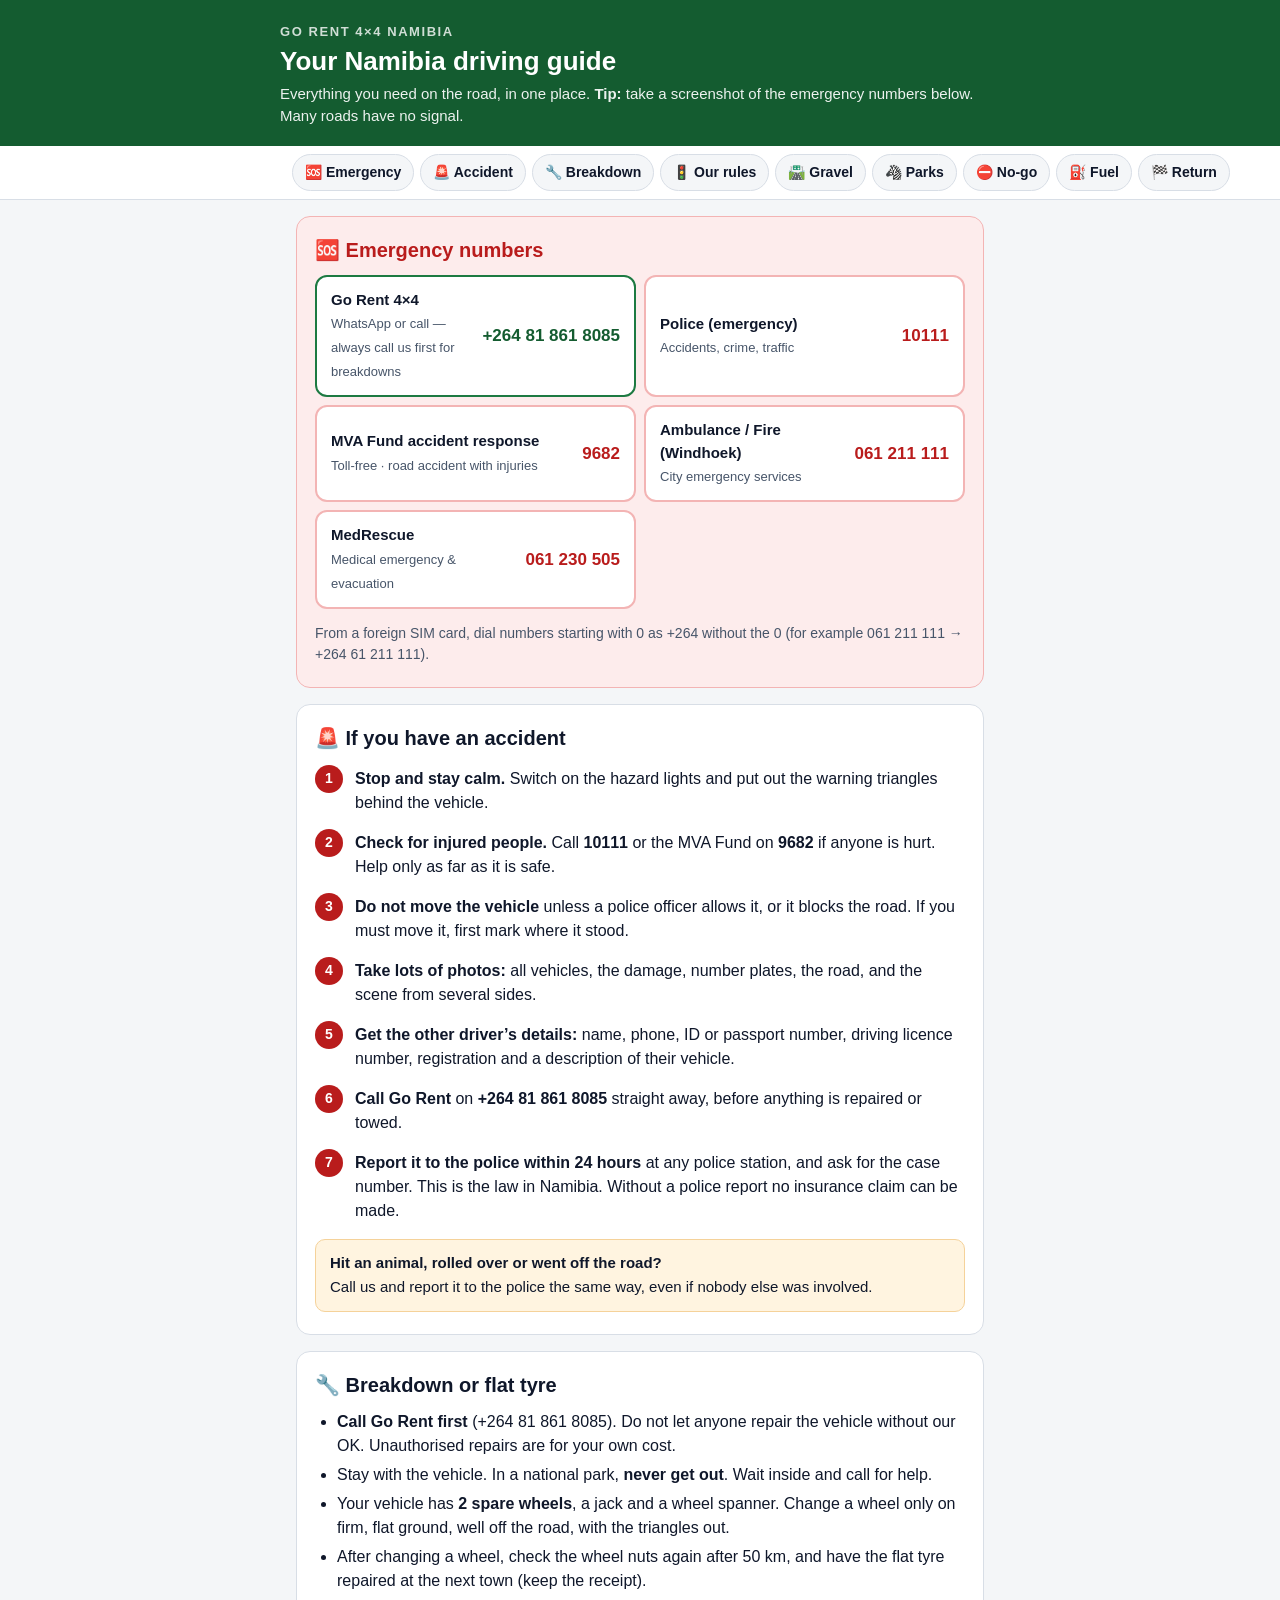
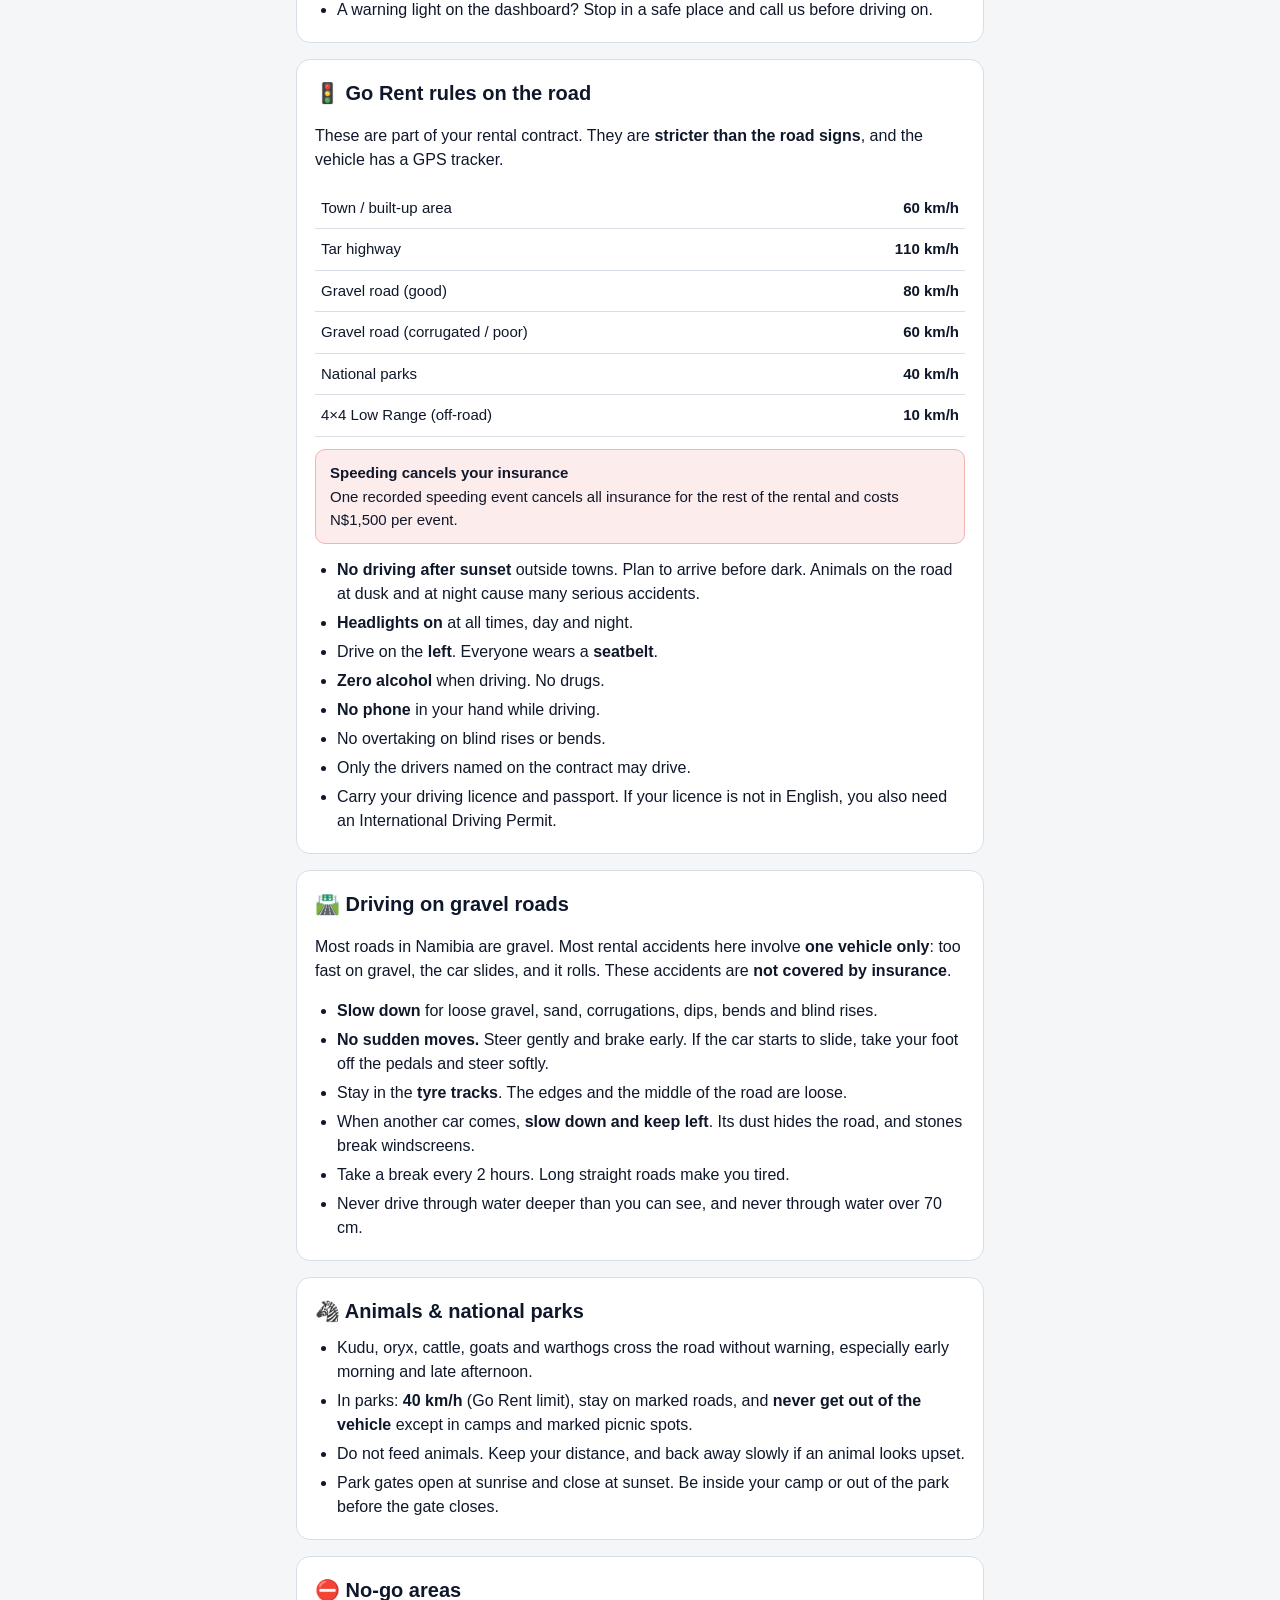
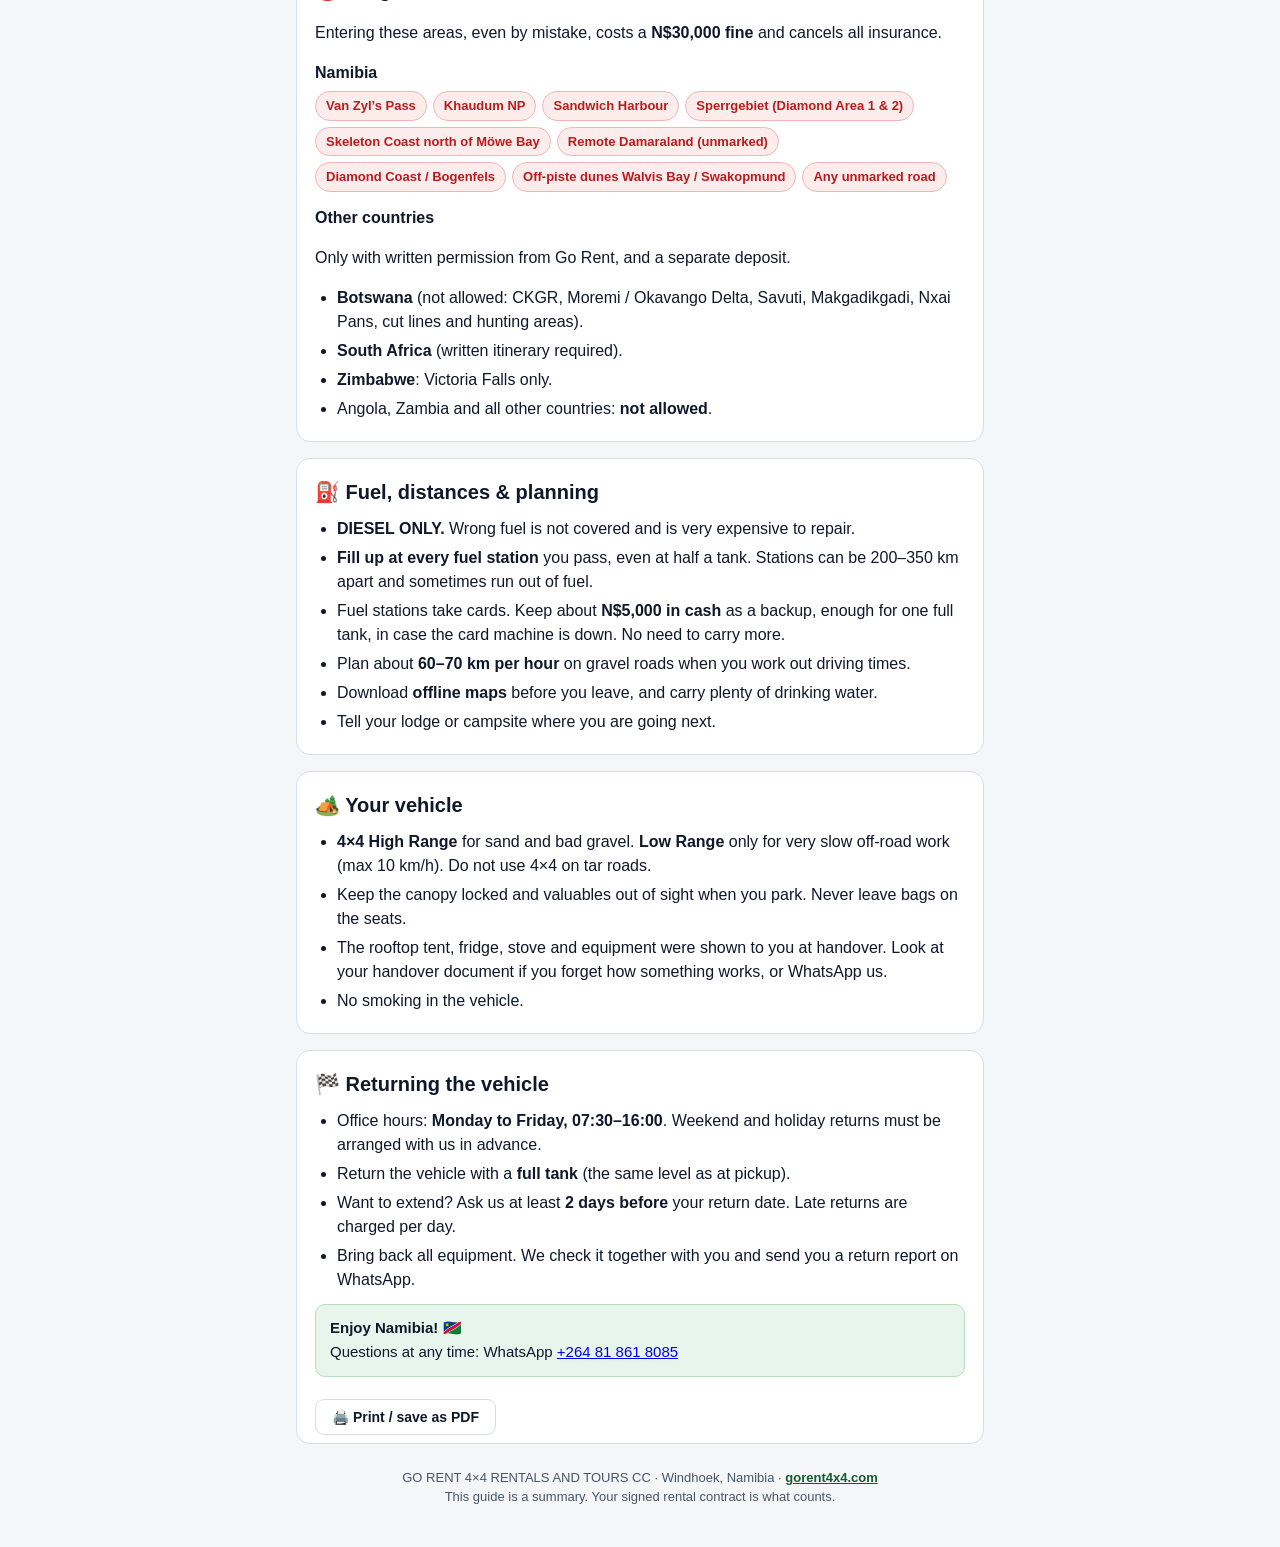
==== info.html @ 5f3ecb74 "Info pack: cash advice — cards accepted, keep ~N$5,000 backup Co-Authored-By: Claude Opus 5.5 <norep" ====
<!DOCTYPE html>
<html lang="en">
<head>
<meta charset="utf-8">
<meta name="viewport" content="width=device-width,initial-scale=1">
<meta name="robots" content="noindex,nofollow">
<meta name="theme-color" content="#145c30">
<title>Go Rent 4×4 — Your Namibia Driving Guide</title>
<style>
  :root{--g:#145c30;--g2:#1d7a42;--gl:#e8f5ec;--r:#b91c1c;--rl:#fdecec;--a:#b45309;--al:#fff4e0;--tx:#0f172a;--mu:#475569;--bd:#d8dee6;--bg:#f4f6f8;}
  *{box-sizing:border-box;}
  html,body{margin:0;background:var(--bg);color:var(--tx);font-family:-apple-system,BlinkMacSystemFont,"Segoe UI",Roboto,Helvetica,Arial,sans-serif;font-size:16px;line-height:1.5;}
  .wrap{max-width:720px;margin:0 auto;padding:0 16px 40px;}
  header{background:var(--g);color:#fff;padding:22px 16px 18px;}
  header .in{max-width:720px;margin:0 auto;}
  header .brand{font-size:13px;font-weight:800;letter-spacing:.12em;opacity:.8;}
  header h1{font-size:26px;line-height:1.2;margin:4px 0 6px;}
  header p{margin:0;font-size:15px;color:#fff;opacity:.92;}
  nav{position:sticky;top:0;z-index:5;background:#fff;border-bottom:1px solid var(--bd);overflow-x:auto;white-space:nowrap;-webkit-overflow-scrolling:touch;}
  nav .in{max-width:720px;margin:0 auto;padding:8px 12px;display:flex;gap:6px;}
  nav a{display:inline-block;padding:7px 12px;border-radius:999px;background:var(--bg);color:var(--tx);font-size:14px;font-weight:700;text-decoration:none;border:1px solid var(--bd);}
  section{background:#fff;border:1px solid var(--bd);border-radius:14px;padding:18px 18px 8px;margin:16px 0;scroll-margin-top:60px;}
  h2{font-size:20px;margin:0 0 10px;display:flex;align-items:center;gap:8px;}
  h3{font-size:16px;margin:14px 0 6px;}
  p,li{color:var(--tx);}
  ul,ol{padding-left:22px;margin:6px 0 12px;}
  li{margin:5px 0;}
  .muted{color:var(--mu);font-size:14px;}
  .sos{background:var(--rl);border-color:#f3b4b4;}
  .sos h2{color:var(--r);}
  .calls{display:grid;grid-template-columns:1fr;gap:8px;margin:6px 0 14px;}
  @media(min-width:560px){.calls{grid-template-columns:1fr 1fr;}}
  .call{display:flex;align-items:center;justify-content:space-between;gap:10px;padding:12px 14px;border-radius:12px;background:#fff;border:2px solid #f3b4b4;text-decoration:none;color:var(--tx);}
  .call b{display:block;font-size:15px;}
  .call span{font-size:13px;color:var(--mu);}
  .call .num{font-size:17px;font-weight:900;color:var(--r);white-space:nowrap;}
  .call.gr{border-color:var(--g2);}
  .call.gr .num{color:var(--g);}
  .steps{counter-reset:s;list-style:none;padding:0;}
  .steps li{counter-increment:s;position:relative;padding:4px 0 4px 40px;margin:8px 0;}
  .steps li::before{content:counter(s);position:absolute;left:0;top:2px;width:28px;height:28px;border-radius:50%;background:var(--r);color:#fff;font-weight:900;display:flex;align-items:center;justify-content:center;font-size:14px;}
  .steps.g li::before{background:var(--g);}
  table{width:100%;border-collapse:collapse;margin:6px 0 12px;font-size:15px;}
  td{padding:9px 6px;border-bottom:1px solid var(--bd);}
  td:last-child{text-align:right;font-weight:900;white-space:nowrap;}
  .box{border-radius:10px;padding:12px 14px;margin:10px 0 14px;font-size:15px;}
  .box.red{background:var(--rl);border:1px solid #f3b4b4;}
  .box.amb{background:var(--al);border:1px solid #f5d29a;}
  .box.grn{background:var(--gl);border:1px solid #b7dcc2;}
  .box strong{display:block;margin-bottom:2px;}
  .tags{display:flex;flex-wrap:wrap;gap:6px;margin:6px 0 12px;}
  .tags span{background:var(--rl);color:var(--r);border:1px solid #f3b4b4;border-radius:999px;padding:4px 10px;font-size:13px;font-weight:700;}
  footer{text-align:center;color:var(--mu);font-size:13px;margin-top:24px;}
  footer a{color:var(--g);font-weight:700;}
  .print{display:inline-block;margin-top:8px;padding:9px 16px;border-radius:9px;border:1px solid var(--bd);background:#fff;font-weight:700;color:var(--tx);cursor:pointer;font-size:14px;}
  @media print{nav,.print{display:none;}section{break-inside:avoid;border:1px solid #999;}header{background:#fff;color:#000;border-bottom:3px solid #000;}}
</style>
</head>
<body>
<header><div class="in">
  <div class="brand">GO RENT 4×4 NAMIBIA</div>
  <h1>Your Namibia driving guide</h1>
  <p>Everything you need on the road, in one place. <b>Tip:</b> take a screenshot of the emergency numbers below. Many roads have no signal.</p>
</div></header>

<nav><div class="in">
  <a href="#sos">🆘 Emergency</a><a href="#accident">🚨 Accident</a><a href="#breakdown">🔧 Breakdown</a><a href="#rules">🚦 Our rules</a><a href="#gravel">🛣️ Gravel</a><a href="#parks">🦓 Parks</a><a href="#nogo">⛔ No-go</a><a href="#fuel">⛽ Fuel</a><a href="#return">🏁 Return</a>
</div></nav>

<div class="wrap">

<section id="sos" class="sos">
  <h2>🆘 Emergency numbers</h2>
  <div class="calls">
    <a class="call gr" href="https://wa.me/264818618085"><div><b>Go Rent 4×4</b><span>WhatsApp or call — always call us first for breakdowns</span></div><div class="num">+264 81 861 8085</div></a>
    <a class="call" href="tel:10111"><div><b>Police (emergency)</b><span>Accidents, crime, traffic</span></div><div class="num">10111</div></a>
    <a class="call" href="tel:9682"><div><b>MVA Fund accident response</b><span>Toll-free · road accident with injuries</span></div><div class="num">9682</div></a>
    <a class="call" href="tel:+26461211111"><div><b>Ambulance / Fire (Windhoek)</b><span>City emergency services</span></div><div class="num">061 211 111</div></a>
    <a class="call" href="tel:+26461230505"><div><b>MedRescue</b><span>Medical emergency &amp; evacuation</span></div><div class="num">061 230 505</div></a>
  </div>
  <p class="muted">From a foreign SIM card, dial numbers starting with 0 as +264 without the 0 (for example 061 211 111 → +264 61 211 111).</p>
</section>

<section id="accident">
  <h2>🚨 If you have an accident</h2>
  <ol class="steps">
    <li><b>Stop and stay calm.</b> Switch on the hazard lights and put out the warning triangles behind the vehicle.</li>
    <li><b>Check for injured people.</b> Call <b>10111</b> or the MVA Fund on <b>9682</b> if anyone is hurt. Help only as far as it is safe.</li>
    <li><b>Do not move the vehicle</b> unless a police officer allows it, or it blocks the road. If you must move it, first mark where it stood.</li>
    <li><b>Take lots of photos:</b> all vehicles, the damage, number plates, the road, and the scene from several sides.</li>
    <li><b>Get the other driver’s details:</b> name, phone, ID or passport number, driving licence number, registration and a description of their vehicle.</li>
    <li><b>Call Go Rent</b> on <b>+264 81 861 8085</b> straight away, before anything is repaired or towed.</li>
    <li><b>Report it to the police within 24 hours</b> at any police station, and ask for the case number. This is the law in Namibia. Without a police report no insurance claim can be made.</li>
  </ol>
  <div class="box amb"><strong>Hit an animal, rolled over or went off the road?</strong>Call us and report it to the police the same way, even if nobody else was involved.</div>
</section>

<section id="breakdown">
  <h2>🔧 Breakdown or flat tyre</h2>
  <ul>
    <li><b>Call Go Rent first</b> (+264 81 861 8085). Do not let anyone repair the vehicle without our OK. Unauthorised repairs are for your own cost.</li>
    <li>Stay with the vehicle. In a national park, <b>never get out</b>. Wait inside and call for help.</li>
    <li>Your vehicle has <b>2 spare wheels</b>, a jack and a wheel spanner. Change a wheel only on firm, flat ground, well off the road, with the triangles out.</li>
    <li>After changing a wheel, check the wheel nuts again after 50 km, and have the flat tyre repaired at the next town (keep the receipt).</li>
    <li>A warning light on the dashboard? Stop in a safe place and call us before driving on.</li>
  </ul>
</section>

<section id="rules">
  <h2>🚦 Go Rent rules on the road</h2>
  <p>These are part of your rental contract. They are <b>stricter than the road signs</b>, and the vehicle has a GPS tracker.</p>
  <table>
    <tr><td>Town / built-up area</td><td>60 km/h</td></tr>
    <tr><td>Tar highway</td><td>110 km/h</td></tr>
    <tr><td>Gravel road (good)</td><td>80 km/h</td></tr>
    <tr><td>Gravel road (corrugated / poor)</td><td>60 km/h</td></tr>
    <tr><td>National parks</td><td>40 km/h</td></tr>
    <tr><td>4×4 Low Range (off-road)</td><td>10 km/h</td></tr>
  </table>
  <div class="box red"><strong>Speeding cancels your insurance</strong>One recorded speeding event cancels all insurance for the rest of the rental and costs N$1,500 per event.</div>
  <ul>
    <li><b>No driving after sunset</b> outside towns. Plan to arrive before dark. Animals on the road at dusk and at night cause many serious accidents.</li>
    <li><b>Headlights on</b> at all times, day and night.</li>
    <li>Drive on the <b>left</b>. Everyone wears a <b>seatbelt</b>.</li>
    <li><b>Zero alcohol</b> when driving. No drugs.</li>
    <li><b>No phone</b> in your hand while driving.</li>
    <li>No overtaking on blind rises or bends.</li>
    <li>Only the drivers named on the contract may drive.</li>
    <li>Carry your driving licence and passport. If your licence is not in English, you also need an International Driving Permit.</li>
  </ul>
</section>

<section id="gravel">
  <h2>🛣️ Driving on gravel roads</h2>
  <p>Most roads in Namibia are gravel. Most rental accidents here involve <b>one vehicle only</b>: too fast on gravel, the car slides, and it rolls. These accidents are <b>not covered by insurance</b>.</p>
  <ul>
    <li><b>Slow down</b> for loose gravel, sand, corrugations, dips, bends and blind rises.</li>
    <li><b>No sudden moves.</b> Steer gently and brake early. If the car starts to slide, take your foot off the pedals and steer softly.</li>
    <li>Stay in the <b>tyre tracks</b>. The edges and the middle of the road are loose.</li>
    <li>When another car comes, <b>slow down and keep left</b>. Its dust hides the road, and stones break windscreens.</li>
    <li>Take a break every 2 hours. Long straight roads make you tired.</li>
    <li>Never drive through water deeper than you can see, and never through water over 70 cm.</li>
  </ul>
</section>

<section id="parks">
  <h2>🦓 Animals &amp; national parks</h2>
  <ul>
    <li>Kudu, oryx, cattle, goats and warthogs cross the road without warning, especially early morning and late afternoon.</li>
    <li>In parks: <b>40 km/h</b> (Go Rent limit), stay on marked roads, and <b>never get out of the vehicle</b> except in camps and marked picnic spots.</li>
    <li>Do not feed animals. Keep your distance, and back away slowly if an animal looks upset.</li>
    <li>Park gates open at sunrise and close at sunset. Be inside your camp or out of the park before the gate closes.</li>
  </ul>
</section>

<section id="nogo">
  <h2>⛔ No-go areas</h2>
  <p>Entering these areas, even by mistake, costs a <b>N$30,000 fine</b> and cancels all insurance.</p>
  <h3>Namibia</h3>
  <div class="tags"><span>Van Zyl’s Pass</span><span>Khaudum NP</span><span>Sandwich Harbour</span><span>Sperrgebiet (Diamond Area 1 &amp; 2)</span><span>Skeleton Coast north of Möwe Bay</span><span>Remote Damaraland (unmarked)</span><span>Diamond Coast / Bogenfels</span><span>Off-piste dunes Walvis Bay / Swakopmund</span><span>Any unmarked road</span></div>
  <h3>Other countries</h3>
  <p>Only with written permission from Go Rent, and a separate deposit.</p>
  <ul>
    <li><b>Botswana</b> (not allowed: CKGR, Moremi / Okavango Delta, Savuti, Makgadikgadi, Nxai Pans, cut lines and hunting areas).</li>
    <li><b>South Africa</b> (written itinerary required).</li>
    <li><b>Zimbabwe</b>: Victoria Falls only.</li>
    <li>Angola, Zambia and all other countries: <b>not allowed</b>.</li>
  </ul>
</section>

<section id="fuel">
  <h2>⛽ Fuel, distances &amp; planning</h2>
  <ul>
    <li><b>DIESEL ONLY.</b> Wrong fuel is not covered and is very expensive to repair.</li>
    <li><b>Fill up at every fuel station</b> you pass, even at half a tank. Stations can be 200–350 km apart and sometimes run out of fuel.</li>
    <li>Fuel stations take cards. Keep about <b>N$5,000 in cash</b> as a backup, enough for one full tank, in case the card machine is down. No need to carry more.</li>
    <li>Plan about <b>60–70 km per hour</b> on gravel roads when you work out driving times.</li>
    <li>Download <b>offline maps</b> before you leave, and carry plenty of drinking water.</li>
    <li>Tell your lodge or campsite where you are going next.</li>
  </ul>
</section>

<section id="vehicle">
  <h2>🏕️ Your vehicle</h2>
  <ul>
    <li><b>4×4 High Range</b> for sand and bad gravel. <b>Low Range</b> only for very slow off-road work (max 10 km/h). Do not use 4×4 on tar roads.</li>
    <li>Keep the canopy locked and valuables out of sight when you park. Never leave bags on the seats.</li>
    <li>The rooftop tent, fridge, stove and equipment were shown to you at handover. Look at your handover document if you forget how something works, or WhatsApp us.</li>
    <li>No smoking in the vehicle.</li>
  </ul>
</section>

<section id="return">
  <h2>🏁 Returning the vehicle</h2>
  <ul>
    <li>Office hours: <b>Monday to Friday, 07:30–16:00</b>. Weekend and holiday returns must be arranged with us in advance.</li>
    <li>Return the vehicle with a <b>full tank</b> (the same level as at pickup).</li>
    <li>Want to extend? Ask us at least <b>2 days before</b> your return date. Late returns are charged per day.</li>
    <li>Bring back all equipment. We check it together with you and send you a return report on WhatsApp.</li>
  </ul>
  <div class="box grn"><strong>Enjoy Namibia! 🇳🇦</strong>Questions at any time: WhatsApp <a href="https://wa.me/264818618085">+264 81 861 8085</a></div>
  <button class="print" onclick="window.print()">🖨️ Print / save as PDF</button>
</section>

<footer>
  GO RENT 4×4 RENTALS AND TOURS CC · Windhoek, Namibia · <a href="https://gorent4x4.com">gorent4x4.com</a><br>
  This guide is a summary. Your signed rental contract is what counts.
</footer>
</div>
</body>
</html>
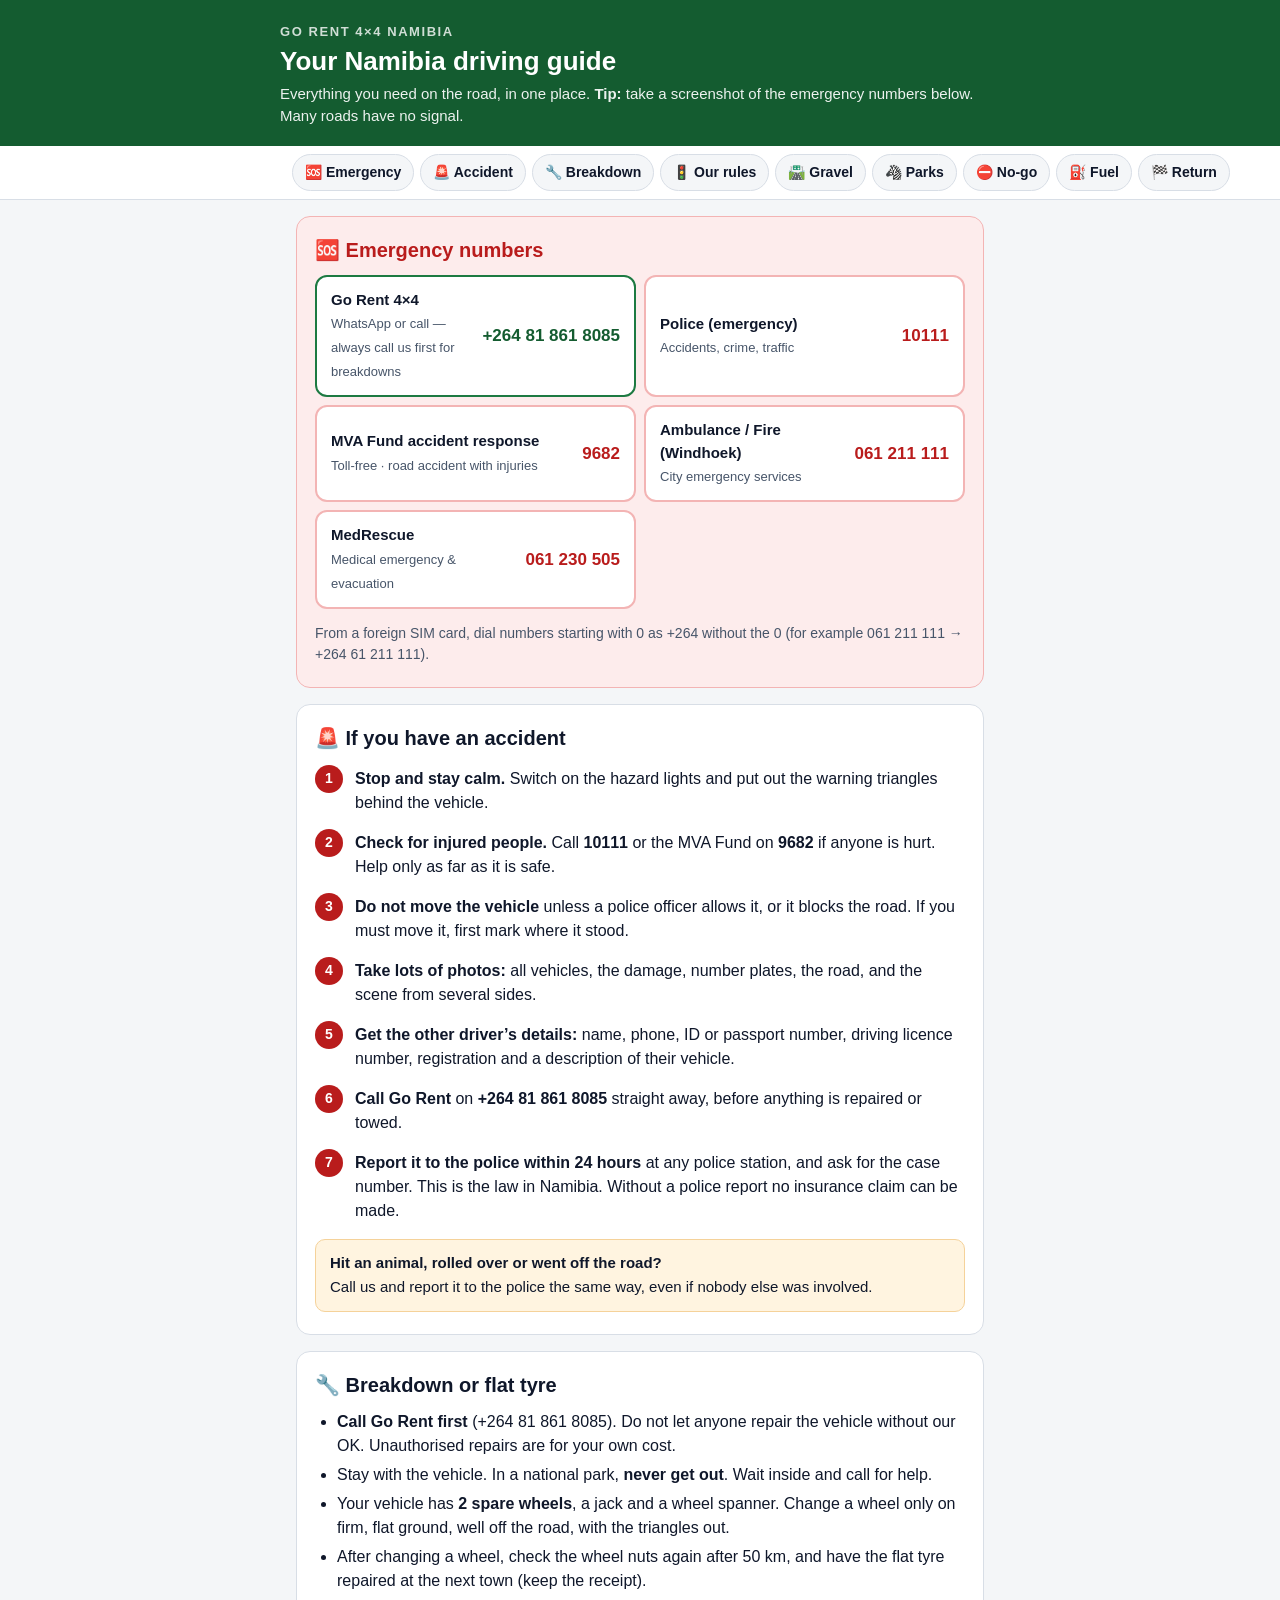
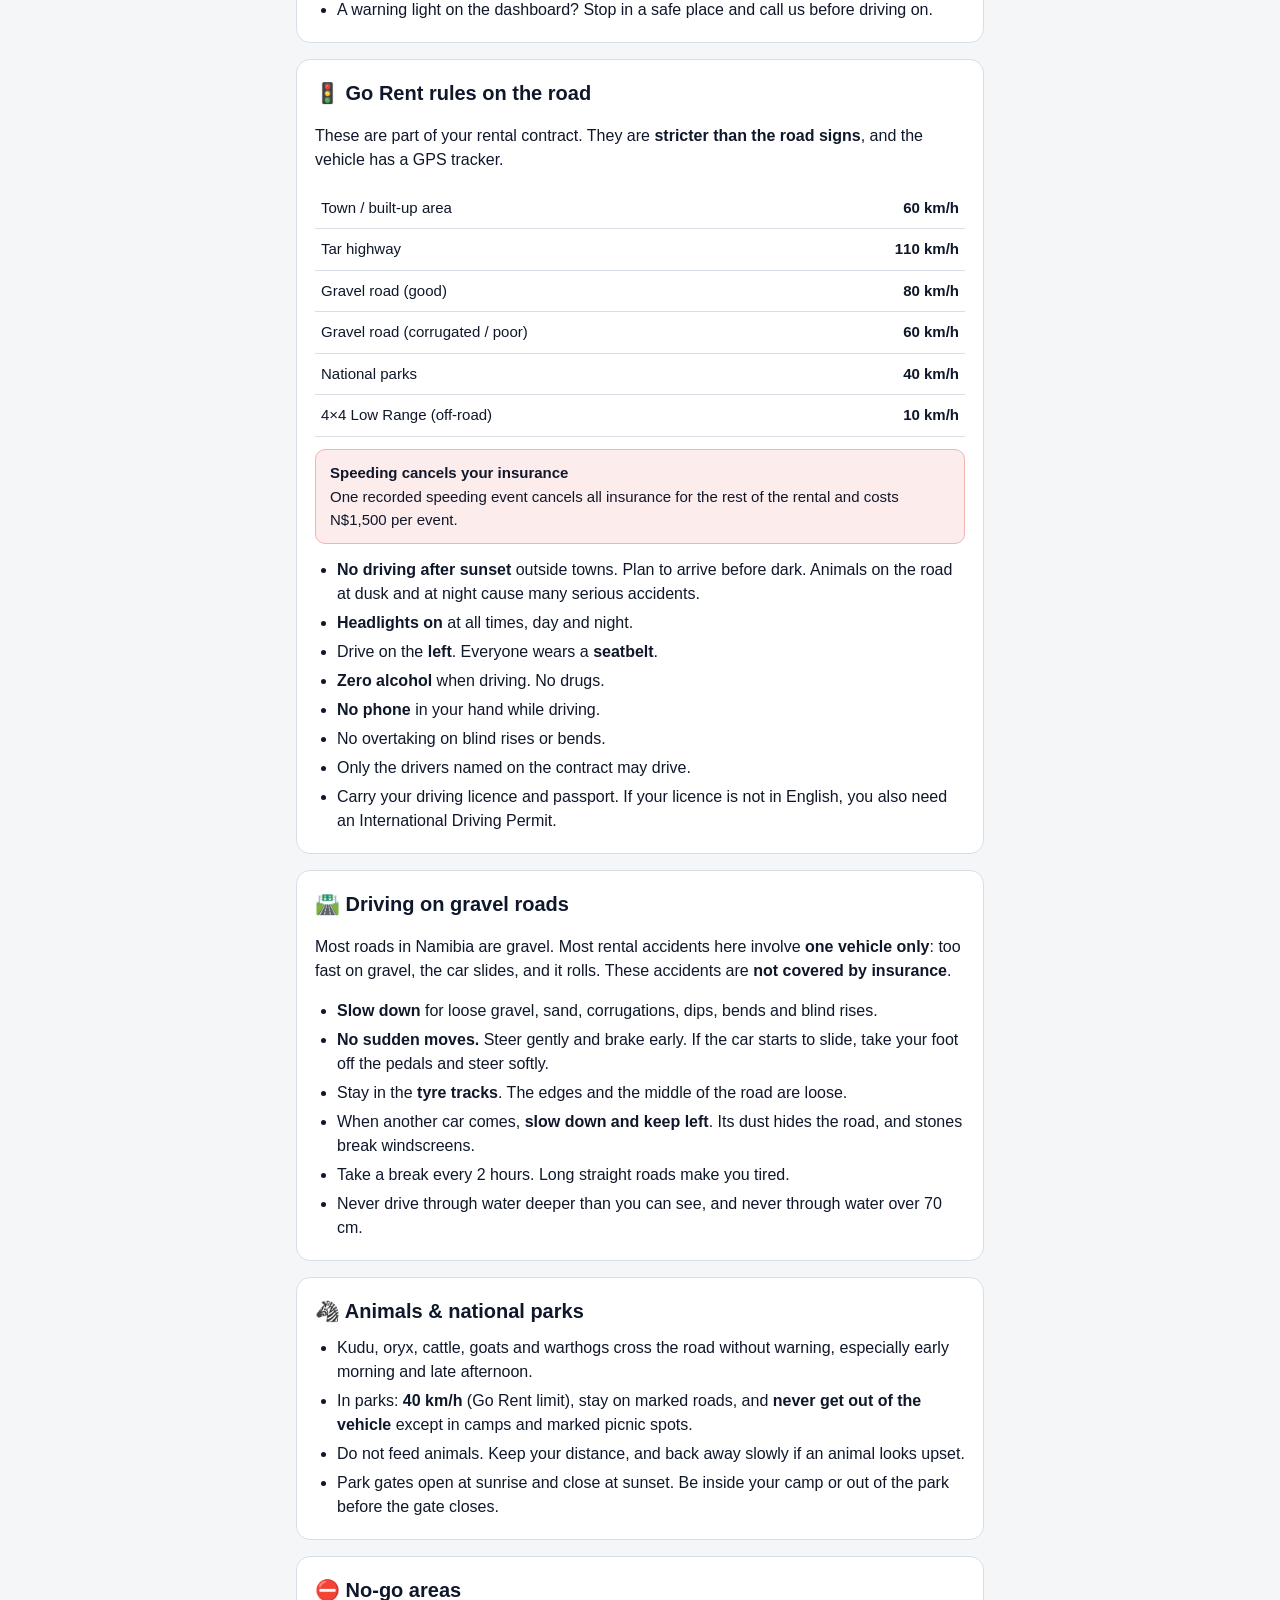
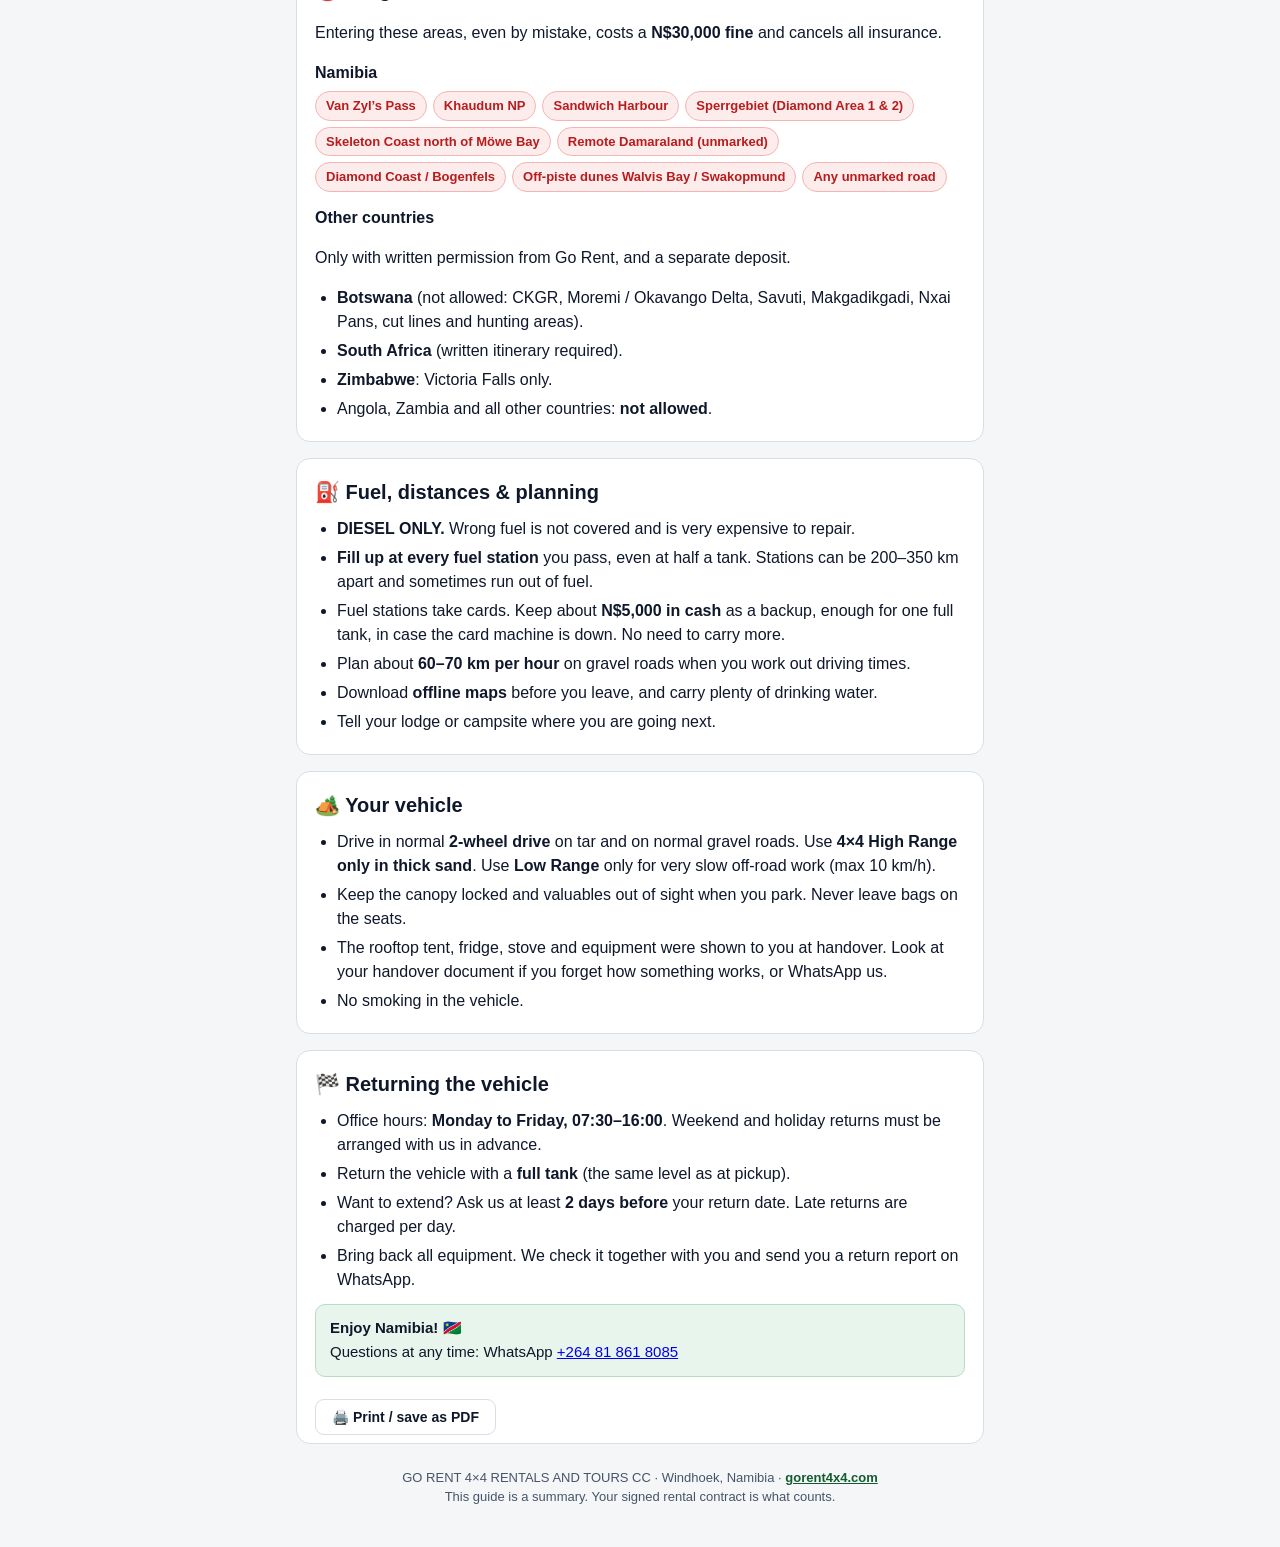
==== commit 51bb67d1: "Info pack: 2WD on tar and normal gravel, 4x4 only in thick sand Co-Authored-By: Claude Opus 5.5 <nor" ====
--- a/info.html
+++ b/info.html
@@ -183,7 +183,7 @@
 <section id="vehicle">
   <h2>🏕️ Your vehicle</h2>
   <ul>
-    <li><b>4×4 High Range</b> for sand and bad gravel. <b>Low Range</b> only for very slow off-road work (max 10 km/h). Do not use 4×4 on tar roads.</li>
+    <li>Drive in normal <b>2-wheel drive</b> on tar and on normal gravel roads. Use <b>4×4 High Range only in thick sand</b>. Use <b>Low Range</b> only for very slow off-road work (max 10 km/h).</li>
     <li>Keep the canopy locked and valuables out of sight when you park. Never leave bags on the seats.</li>
     <li>The rooftop tent, fridge, stove and equipment were shown to you at handover. Look at your handover document if you forget how something works, or WhatsApp us.</li>
     <li>No smoking in the vehicle.</li>
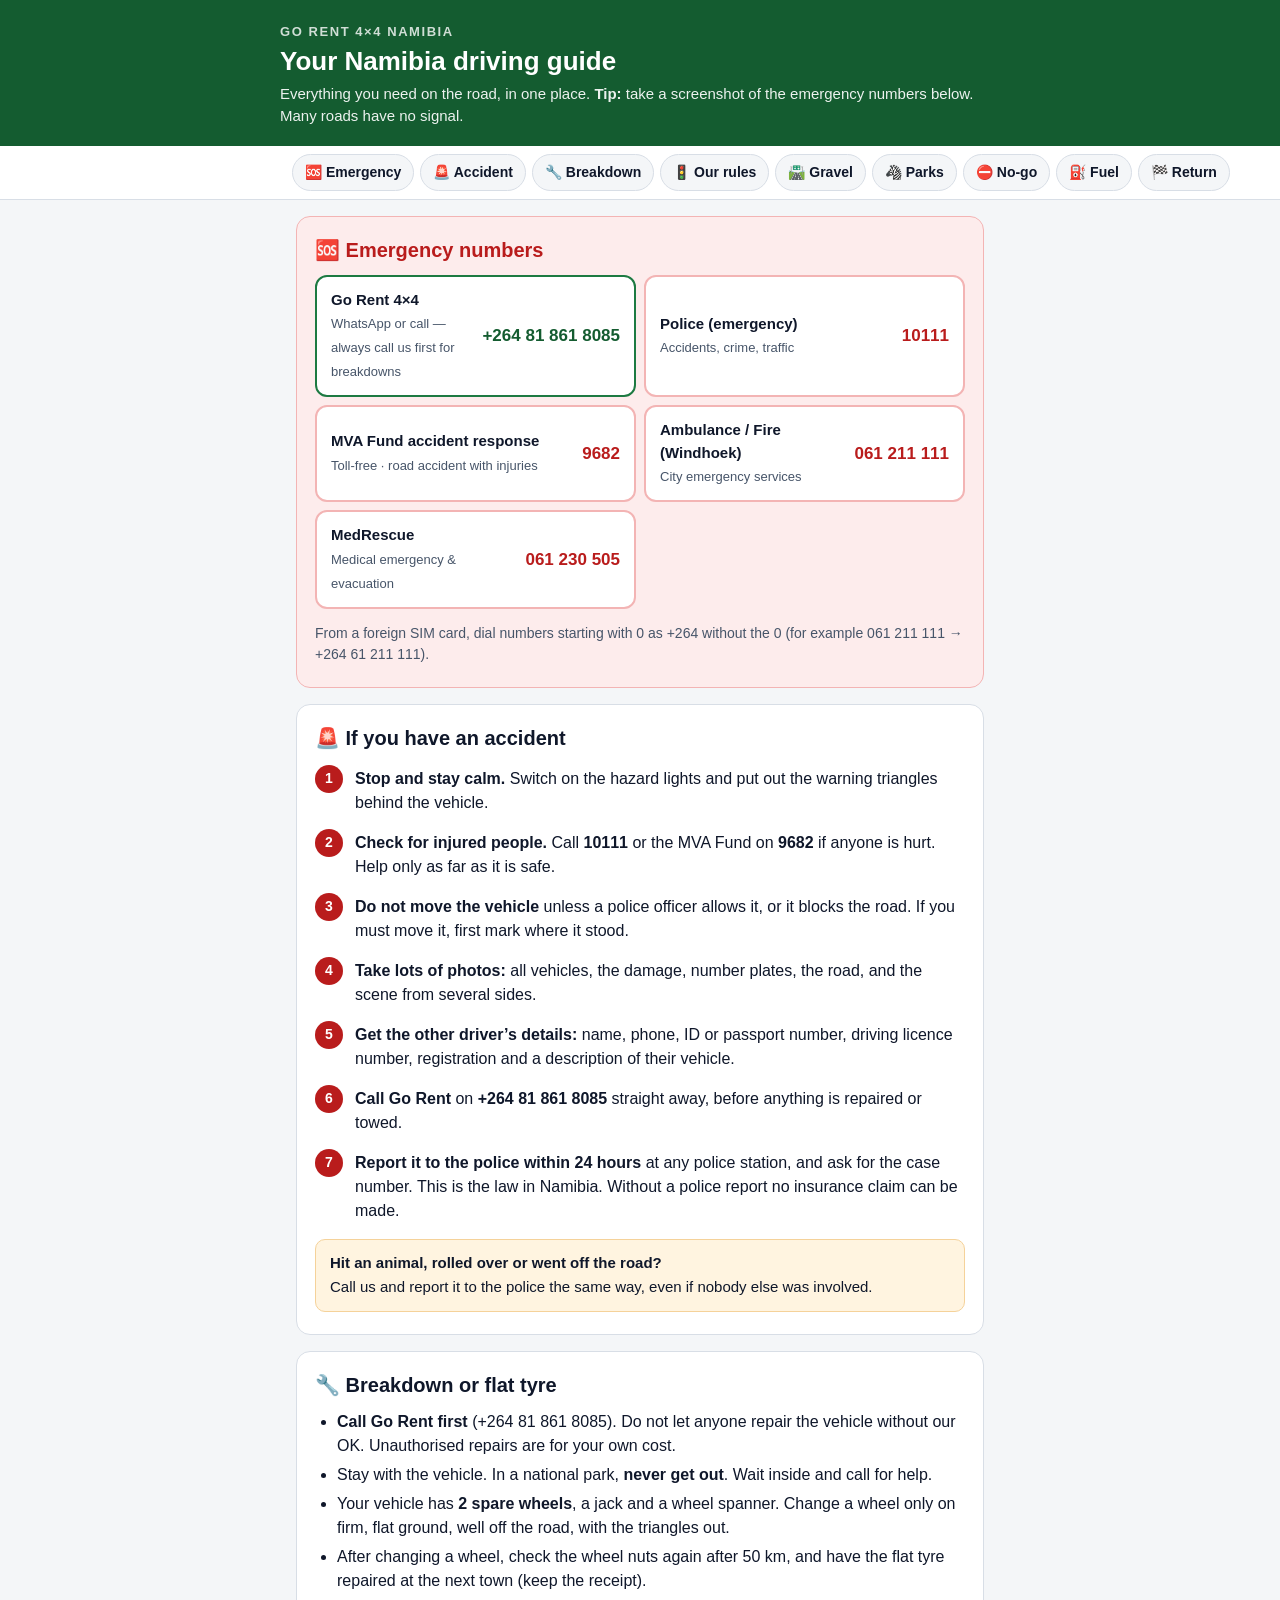
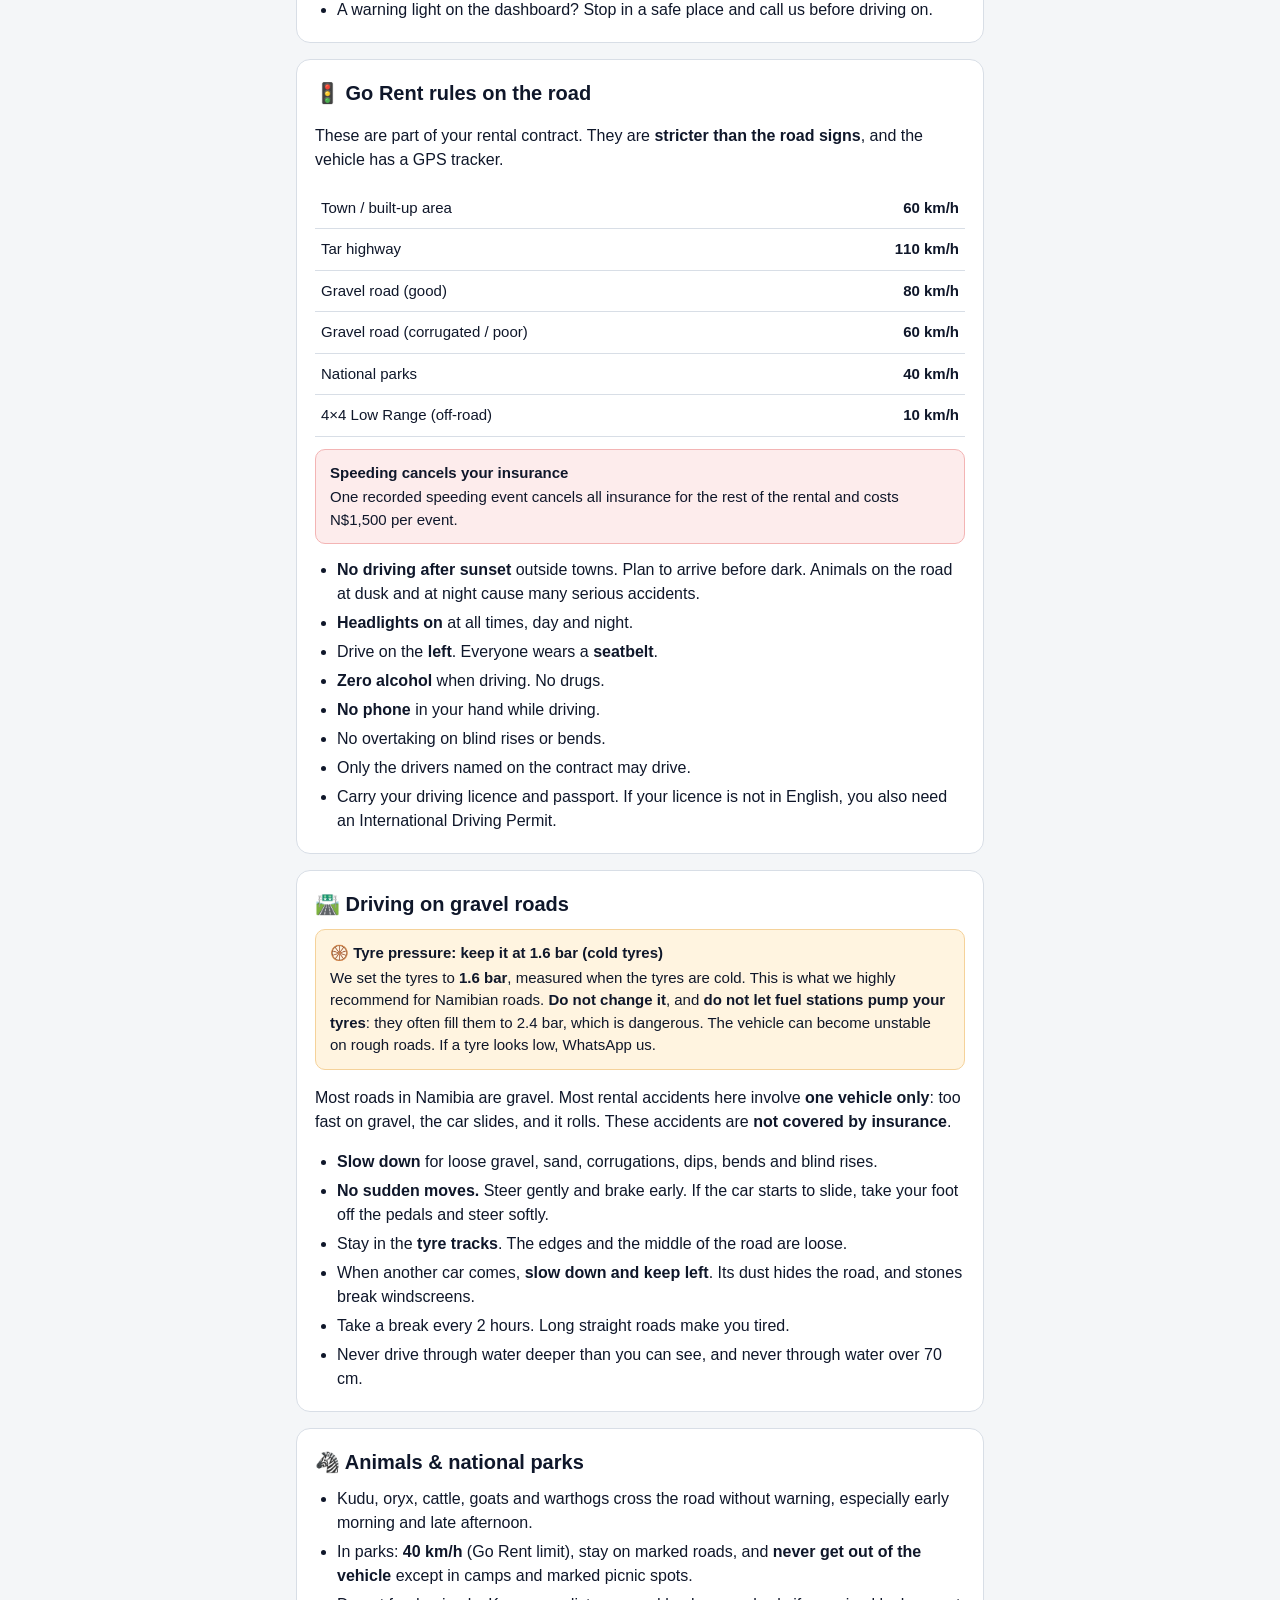
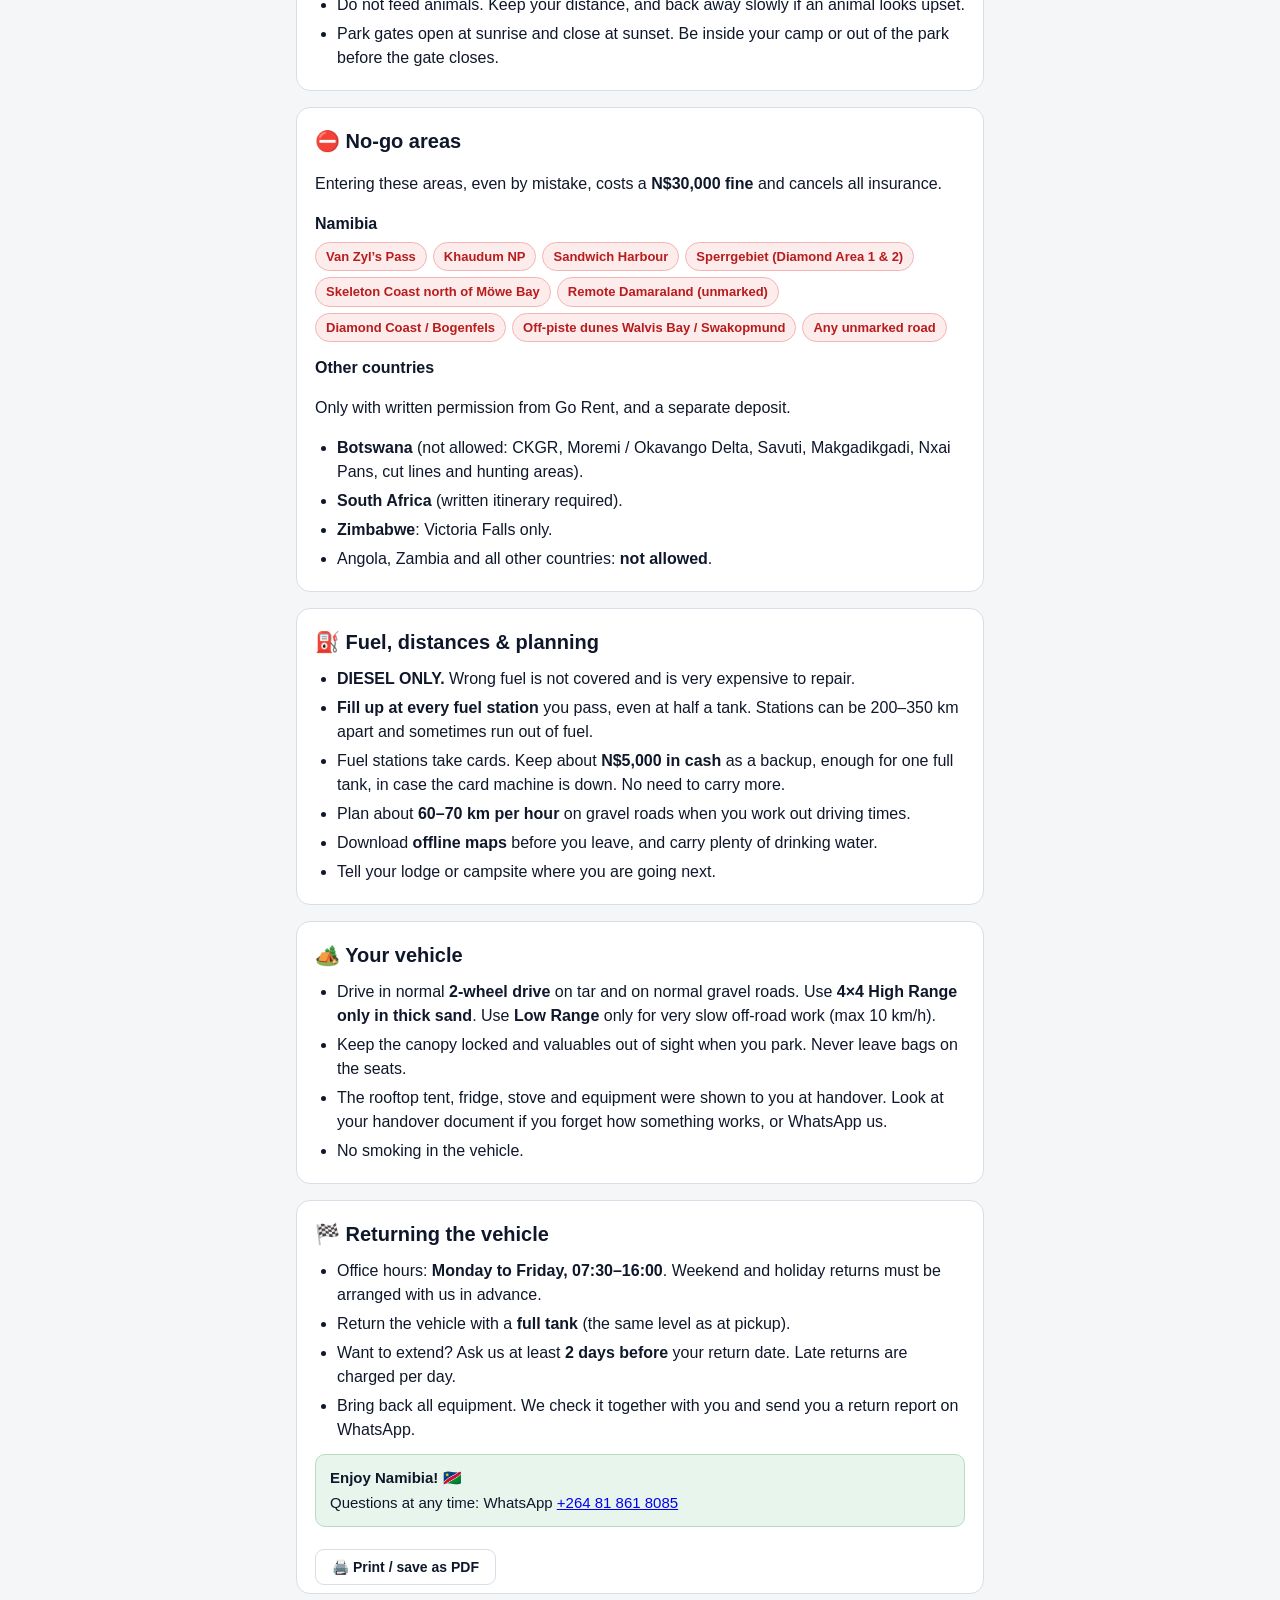
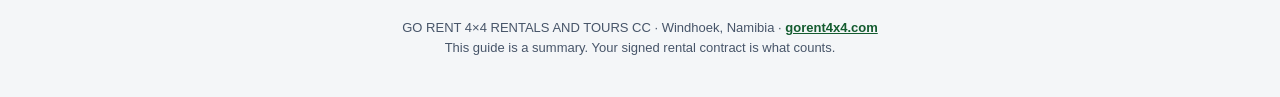
==== commit c322a6b2: "Info pack: tyre pressure 1.6 bar cold, don't let fuel stations over-inflate Co-Authored-By: Claude O" ====
--- a/info.html
+++ b/info.html
@@ -132,6 +132,7 @@
 
 <section id="gravel">
   <h2>🛣️ Driving on gravel roads</h2>
+  <div class="box amb"><strong>🛞 Tyre pressure: keep it at 1.6 bar (cold tyres)</strong>We set the tyres to <b>1.6 bar</b>, measured when the tyres are cold. This is what we highly recommend for Namibian roads. <b>Do not change it</b>, and <b>do not let fuel stations pump your tyres</b>: they often fill them to 2.4 bar, which is dangerous. The vehicle can become unstable on rough roads. If a tyre looks low, WhatsApp us.</div>
   <p>Most roads in Namibia are gravel. Most rental accidents here involve <b>one vehicle only</b>: too fast on gravel, the car slides, and it rolls. These accidents are <b>not covered by insurance</b>.</p>
   <ul>
     <li><b>Slow down</b> for loose gravel, sand, corrugations, dips, bends and blind rises.</li>
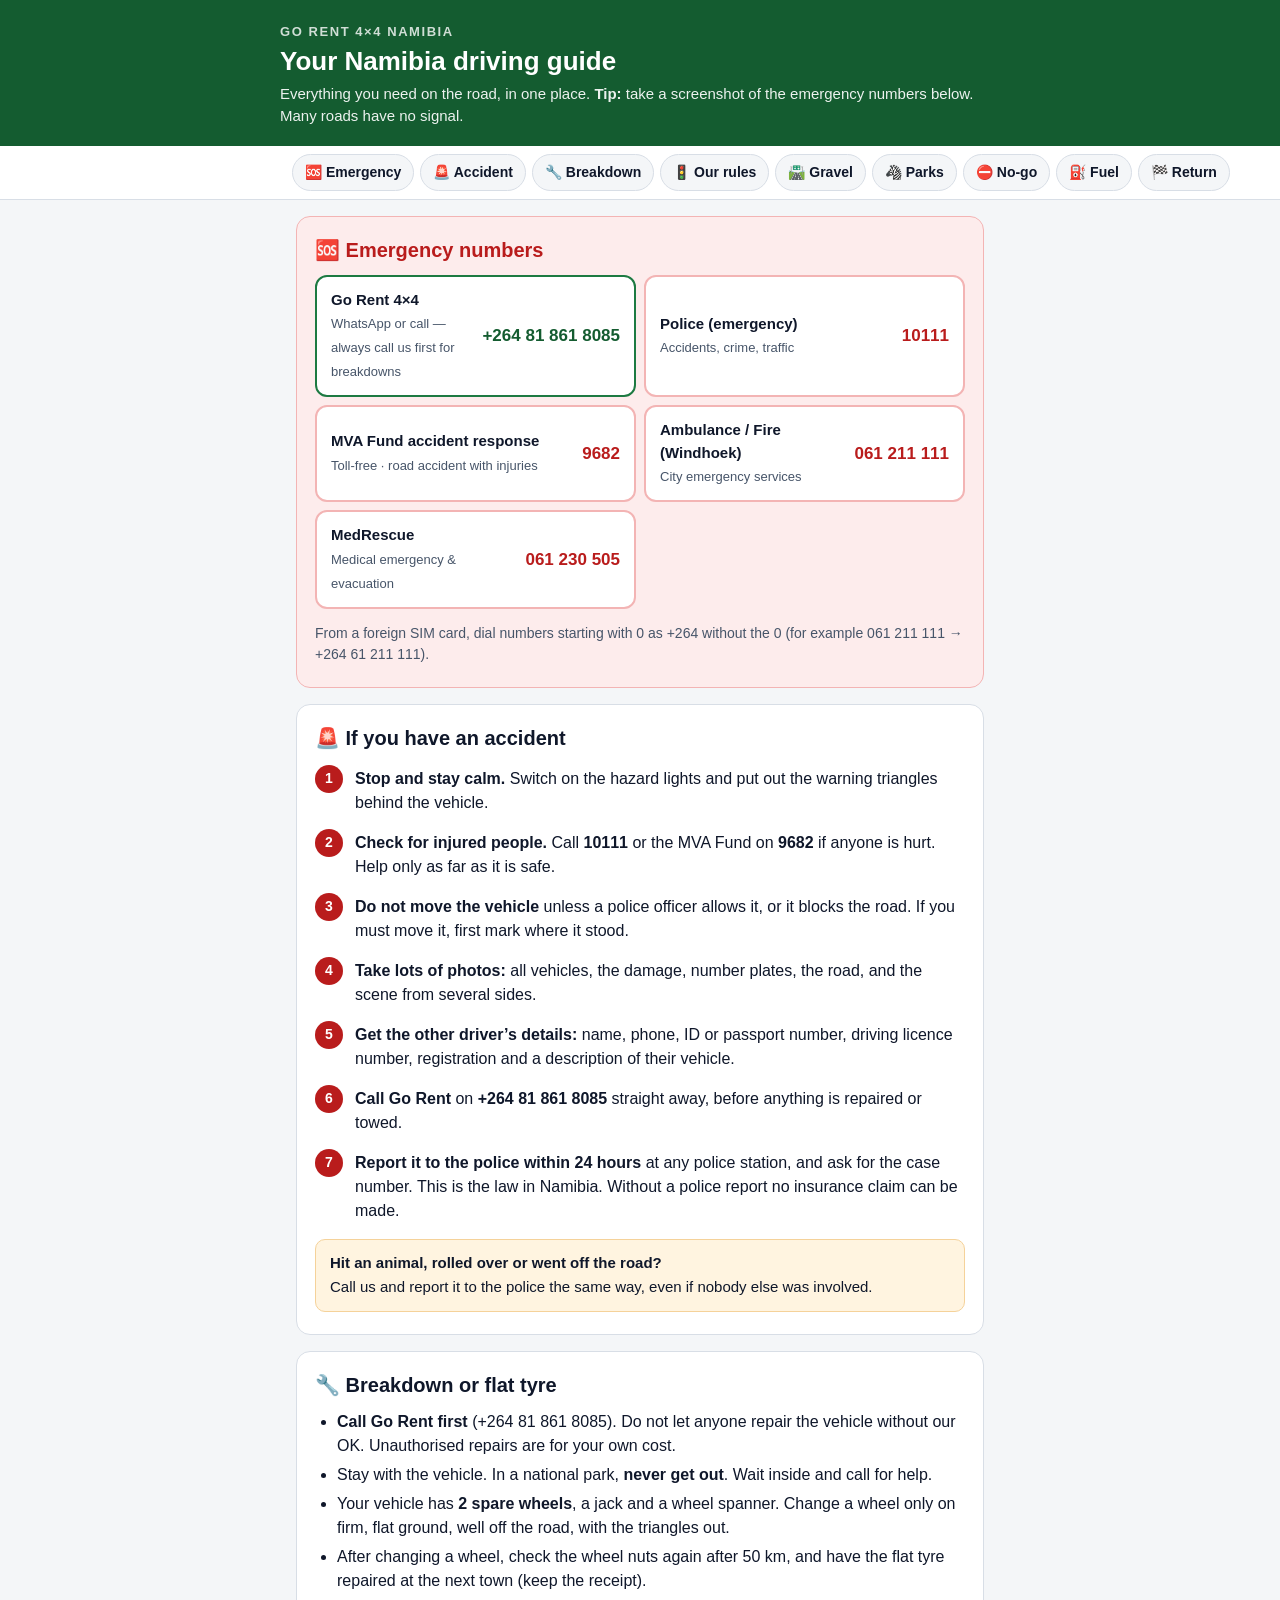
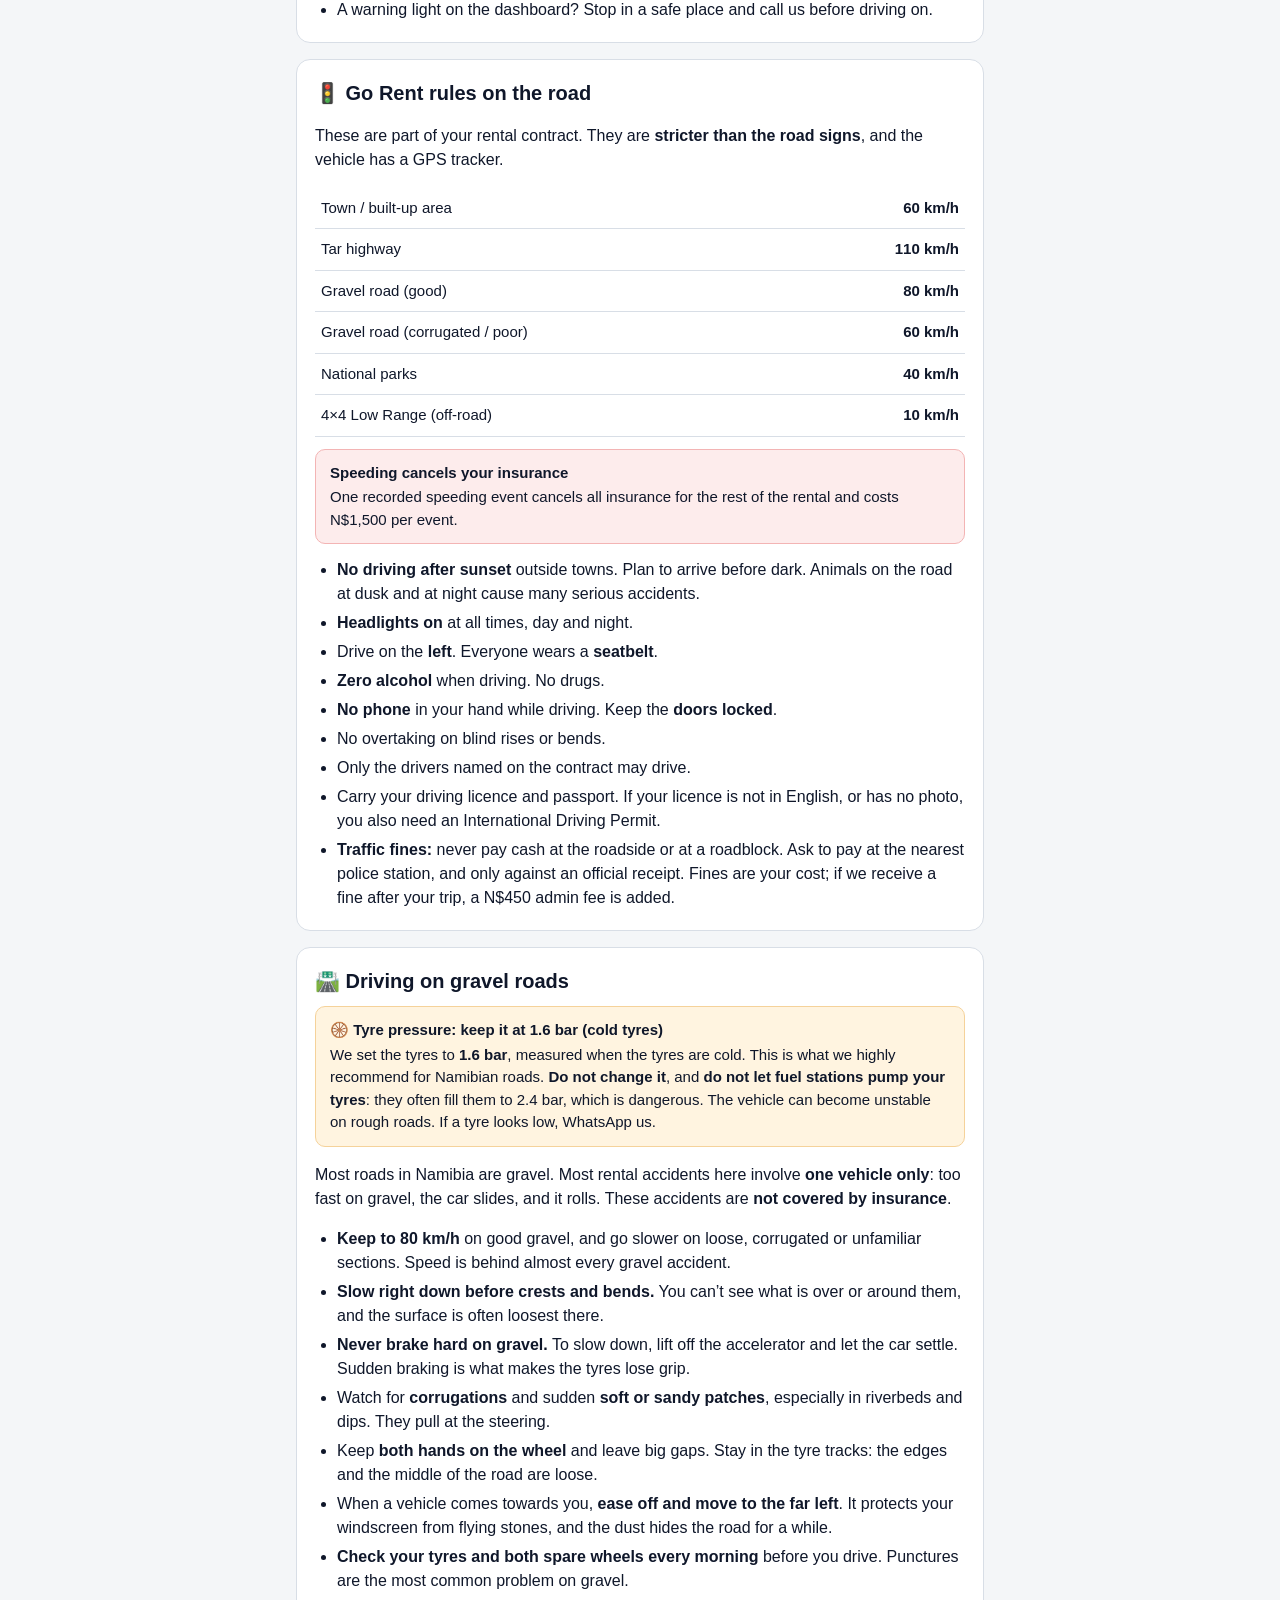
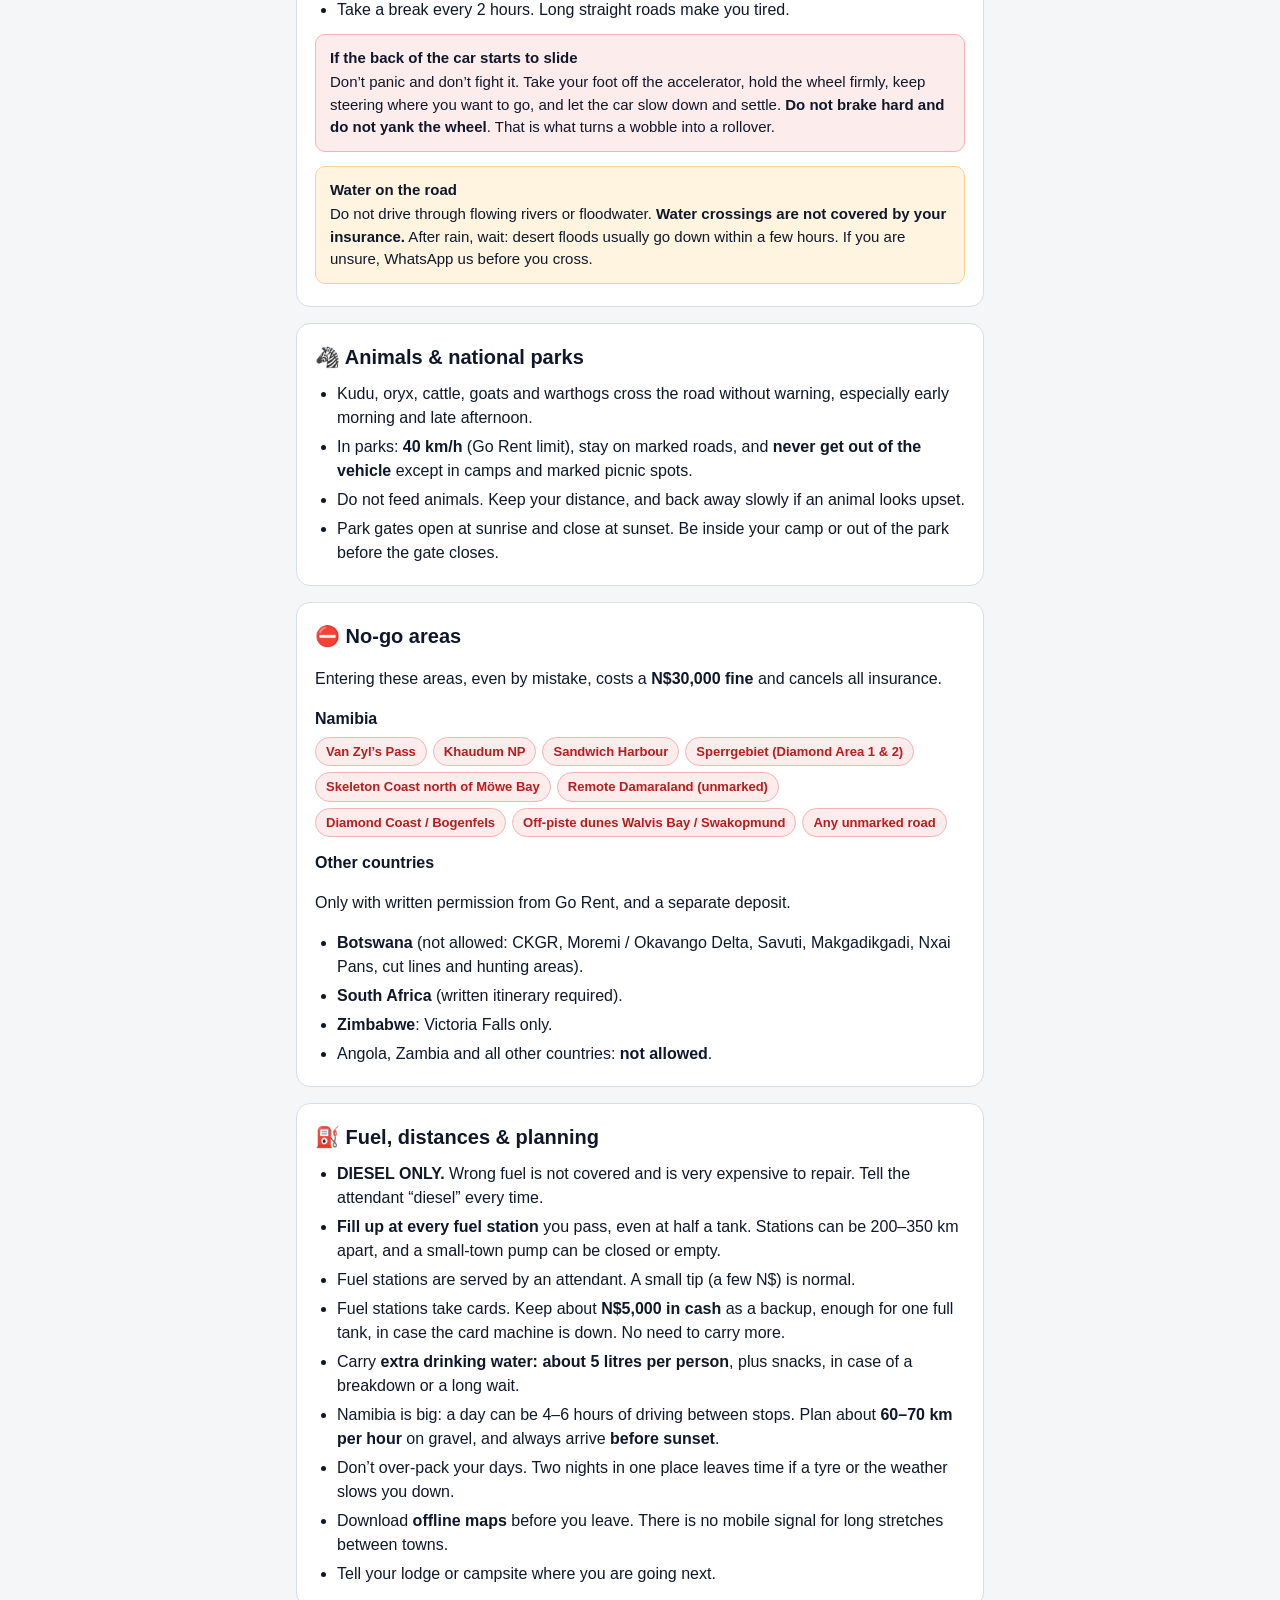
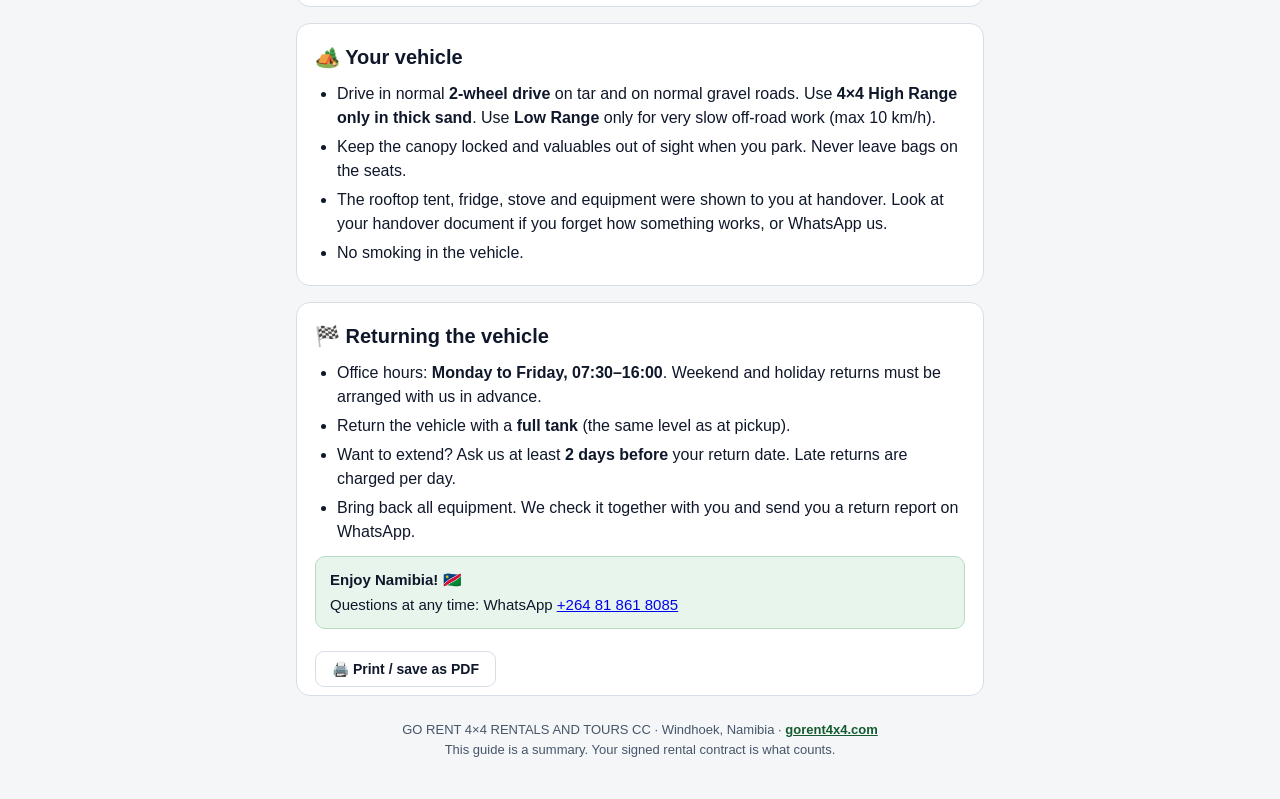
==== commit 975d18aa: "Info pack: fuller gravel tips (no hard braking, corrugations, tyre check, sliding), water crossing =" ====
--- a/info.html
+++ b/info.html
@@ -123,10 +123,11 @@
     <li><b>Headlights on</b> at all times, day and night.</li>
     <li>Drive on the <b>left</b>. Everyone wears a <b>seatbelt</b>.</li>
     <li><b>Zero alcohol</b> when driving. No drugs.</li>
-    <li><b>No phone</b> in your hand while driving.</li>
+    <li><b>No phone</b> in your hand while driving. Keep the <b>doors locked</b>.</li>
     <li>No overtaking on blind rises or bends.</li>
     <li>Only the drivers named on the contract may drive.</li>
-    <li>Carry your driving licence and passport. If your licence is not in English, you also need an International Driving Permit.</li>
+    <li>Carry your driving licence and passport. If your licence is not in English, or has no photo, you also need an International Driving Permit.</li>
+    <li><b>Traffic fines:</b> never pay cash at the roadside or at a roadblock. Ask to pay at the nearest police station, and only against an official receipt. Fines are your cost; if we receive a fine after your trip, a N$450 admin fee is added.</li>
   </ul>
 </section>
 
@@ -135,13 +136,17 @@
   <div class="box amb"><strong>🛞 Tyre pressure: keep it at 1.6 bar (cold tyres)</strong>We set the tyres to <b>1.6 bar</b>, measured when the tyres are cold. This is what we highly recommend for Namibian roads. <b>Do not change it</b>, and <b>do not let fuel stations pump your tyres</b>: they often fill them to 2.4 bar, which is dangerous. The vehicle can become unstable on rough roads. If a tyre looks low, WhatsApp us.</div>
   <p>Most roads in Namibia are gravel. Most rental accidents here involve <b>one vehicle only</b>: too fast on gravel, the car slides, and it rolls. These accidents are <b>not covered by insurance</b>.</p>
   <ul>
-    <li><b>Slow down</b> for loose gravel, sand, corrugations, dips, bends and blind rises.</li>
-    <li><b>No sudden moves.</b> Steer gently and brake early. If the car starts to slide, take your foot off the pedals and steer softly.</li>
-    <li>Stay in the <b>tyre tracks</b>. The edges and the middle of the road are loose.</li>
-    <li>When another car comes, <b>slow down and keep left</b>. Its dust hides the road, and stones break windscreens.</li>
+    <li><b>Keep to 80 km/h</b> on good gravel, and go slower on loose, corrugated or unfamiliar sections. Speed is behind almost every gravel accident.</li>
+    <li><b>Slow right down before crests and bends.</b> You can’t see what is over or around them, and the surface is often loosest there.</li>
+    <li><b>Never brake hard on gravel.</b> To slow down, lift off the accelerator and let the car settle. Sudden braking is what makes the tyres lose grip.</li>
+    <li>Watch for <b>corrugations</b> and sudden <b>soft or sandy patches</b>, especially in riverbeds and dips. They pull at the steering.</li>
+    <li>Keep <b>both hands on the wheel</b> and leave big gaps. Stay in the tyre tracks: the edges and the middle of the road are loose.</li>
+    <li>When a vehicle comes towards you, <b>ease off and move to the far left</b>. It protects your windscreen from flying stones, and the dust hides the road for a while.</li>
+    <li><b>Check your tyres and both spare wheels every morning</b> before you drive. Punctures are the most common problem on gravel.</li>
     <li>Take a break every 2 hours. Long straight roads make you tired.</li>
-    <li>Never drive through water deeper than you can see, and never through water over 70 cm.</li>
-  </ul>
+  </ul>
+  <div class="box red"><strong>If the back of the car starts to slide</strong>Don’t panic and don’t fight it. Take your foot off the accelerator, hold the wheel firmly, keep steering where you want to go, and let the car slow down and settle. <b>Do not brake hard and do not yank the wheel</b>. That is what turns a wobble into a rollover.</div>
+  <div class="box amb"><strong>Water on the road</strong>Do not drive through flowing rivers or floodwater. <b>Water crossings are not covered by your insurance.</b> After rain, wait: desert floods usually go down within a few hours. If you are unsure, WhatsApp us before you cross.</div>
 </section>
 
 <section id="parks">
@@ -172,11 +177,14 @@
 <section id="fuel">
   <h2>⛽ Fuel, distances &amp; planning</h2>
   <ul>
-    <li><b>DIESEL ONLY.</b> Wrong fuel is not covered and is very expensive to repair.</li>
-    <li><b>Fill up at every fuel station</b> you pass, even at half a tank. Stations can be 200–350 km apart and sometimes run out of fuel.</li>
+    <li><b>DIESEL ONLY.</b> Wrong fuel is not covered and is very expensive to repair. Tell the attendant “diesel” every time.</li>
+    <li><b>Fill up at every fuel station</b> you pass, even at half a tank. Stations can be 200–350 km apart, and a small-town pump can be closed or empty.</li>
+    <li>Fuel stations are served by an attendant. A small tip (a few N$) is normal.</li>
     <li>Fuel stations take cards. Keep about <b>N$5,000 in cash</b> as a backup, enough for one full tank, in case the card machine is down. No need to carry more.</li>
-    <li>Plan about <b>60–70 km per hour</b> on gravel roads when you work out driving times.</li>
-    <li>Download <b>offline maps</b> before you leave, and carry plenty of drinking water.</li>
+    <li>Carry <b>extra drinking water: about 5 litres per person</b>, plus snacks, in case of a breakdown or a long wait.</li>
+    <li>Namibia is big: a day can be 4–6 hours of driving between stops. Plan about <b>60–70 km per hour</b> on gravel, and always arrive <b>before sunset</b>.</li>
+    <li>Don’t over-pack your days. Two nights in one place leaves time if a tyre or the weather slows you down.</li>
+    <li>Download <b>offline maps</b> before you leave. There is no mobile signal for long stretches between towns.</li>
     <li>Tell your lodge or campsite where you are going next.</li>
   </ul>
 </section>
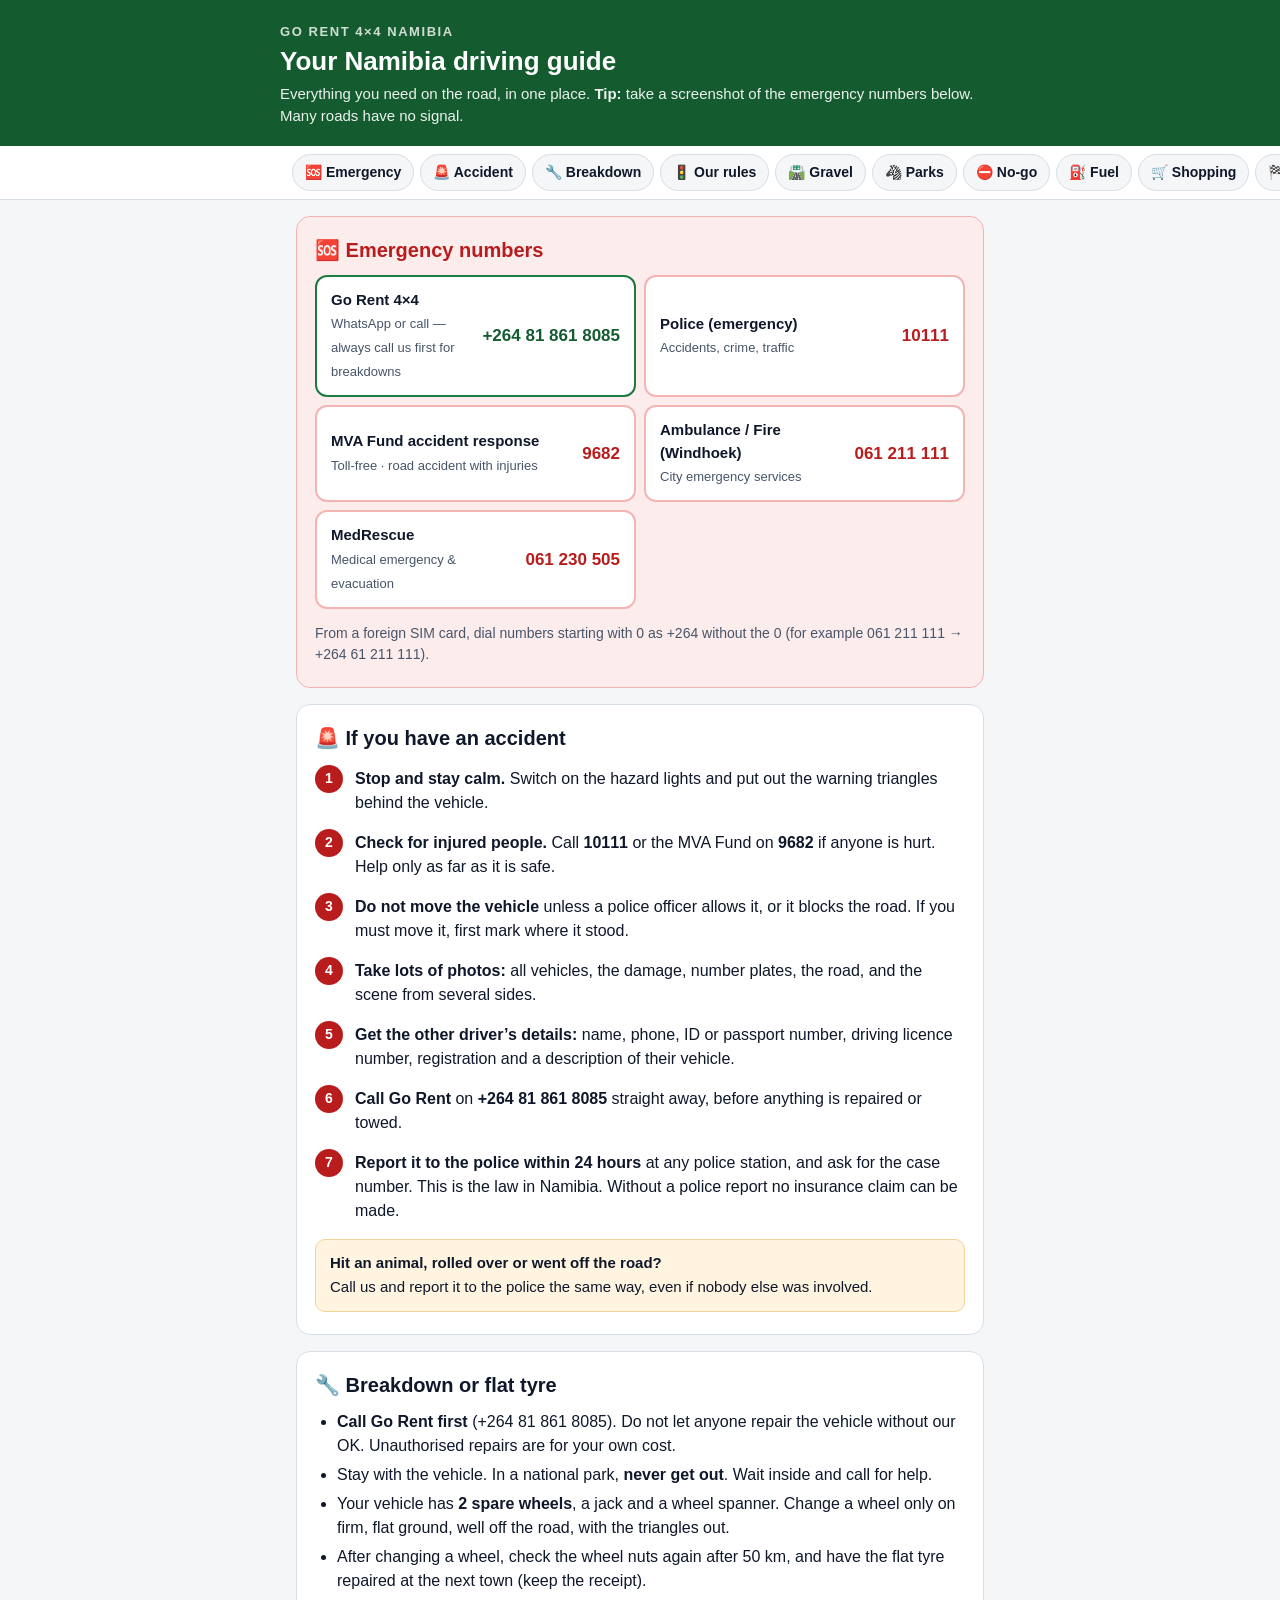
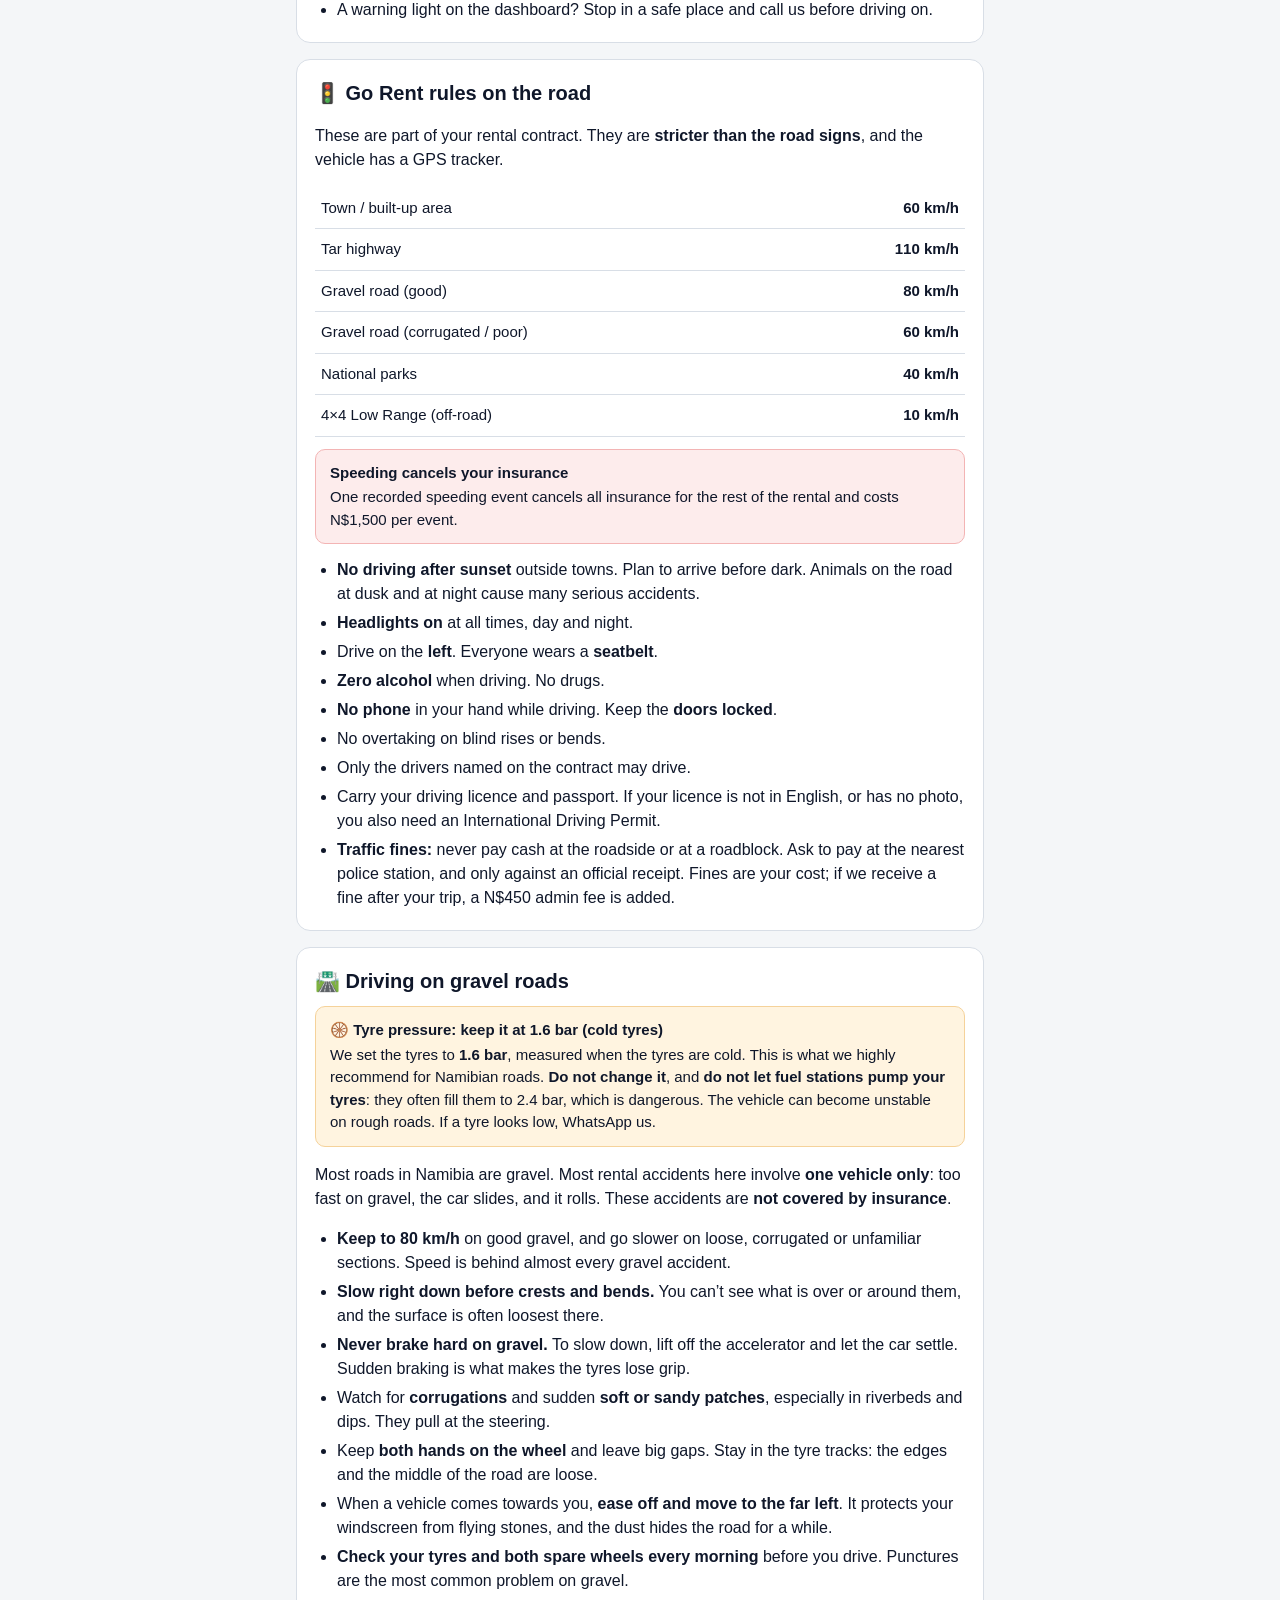
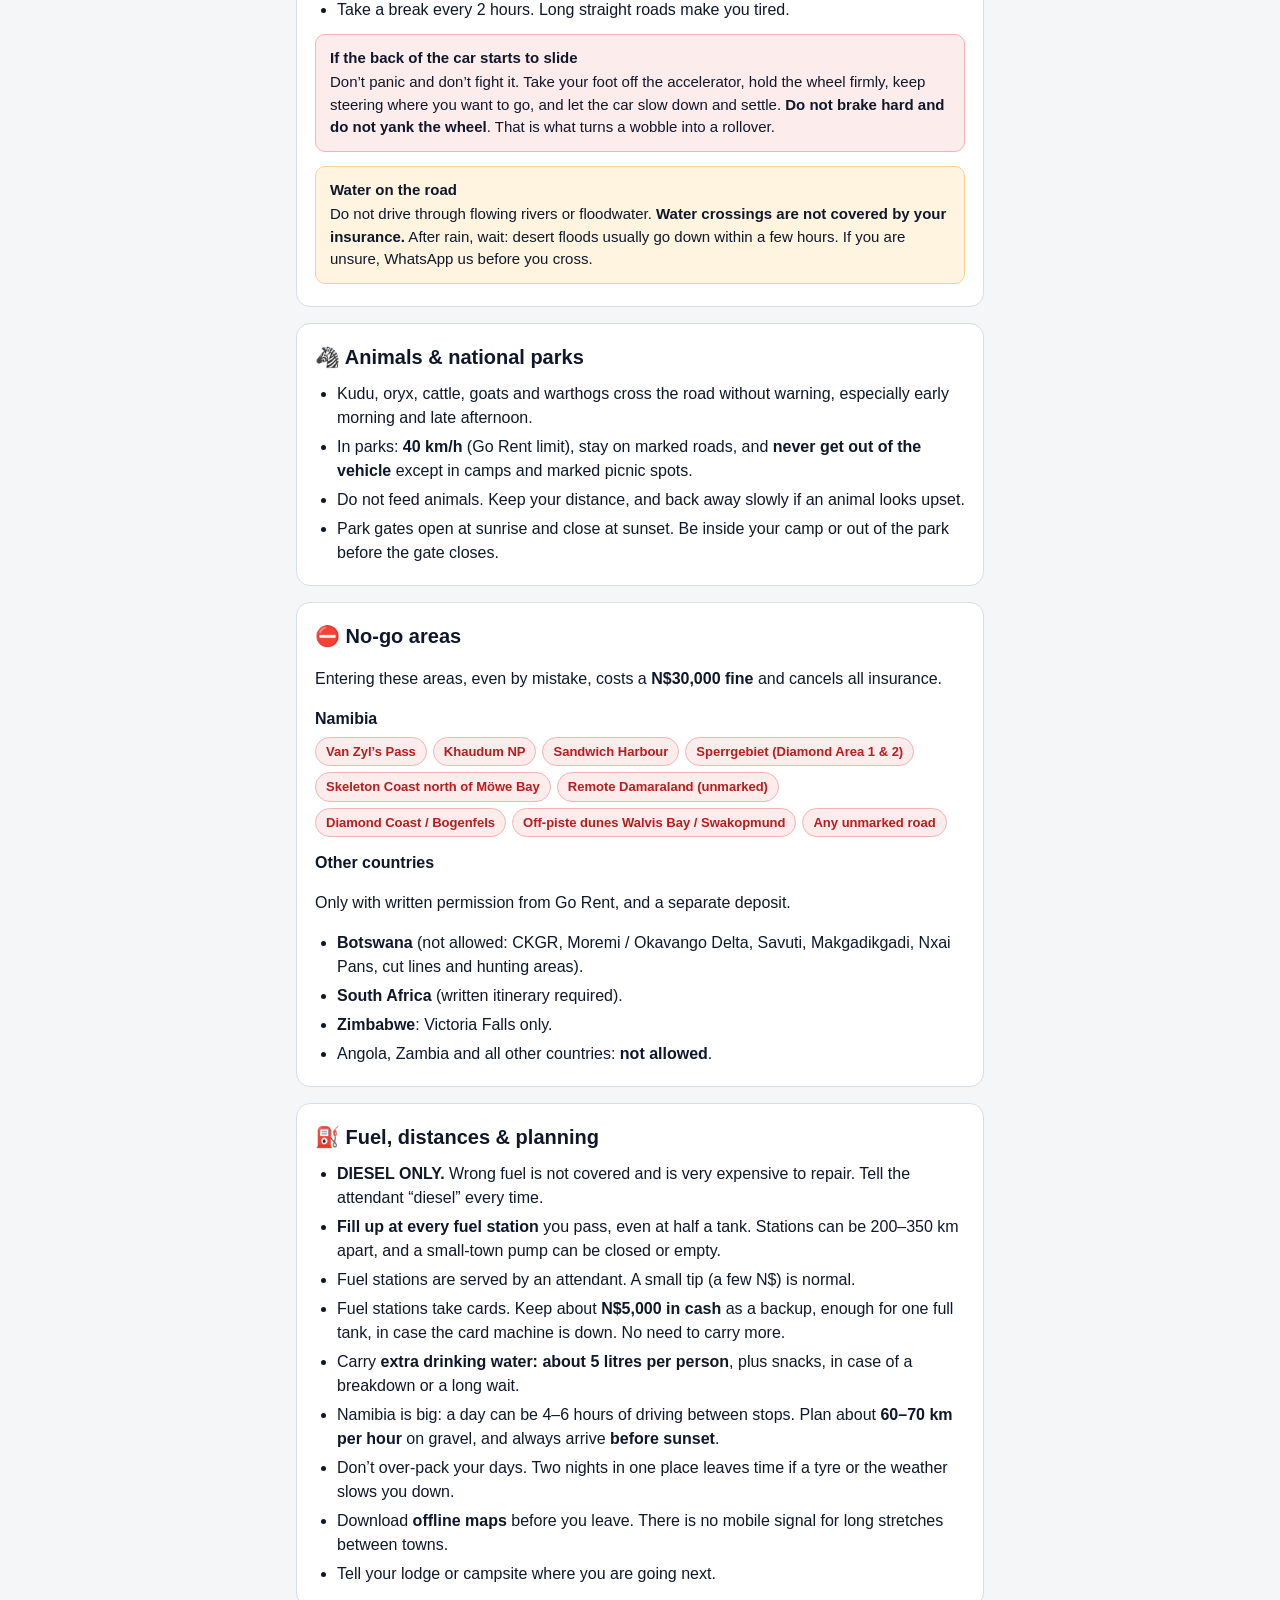
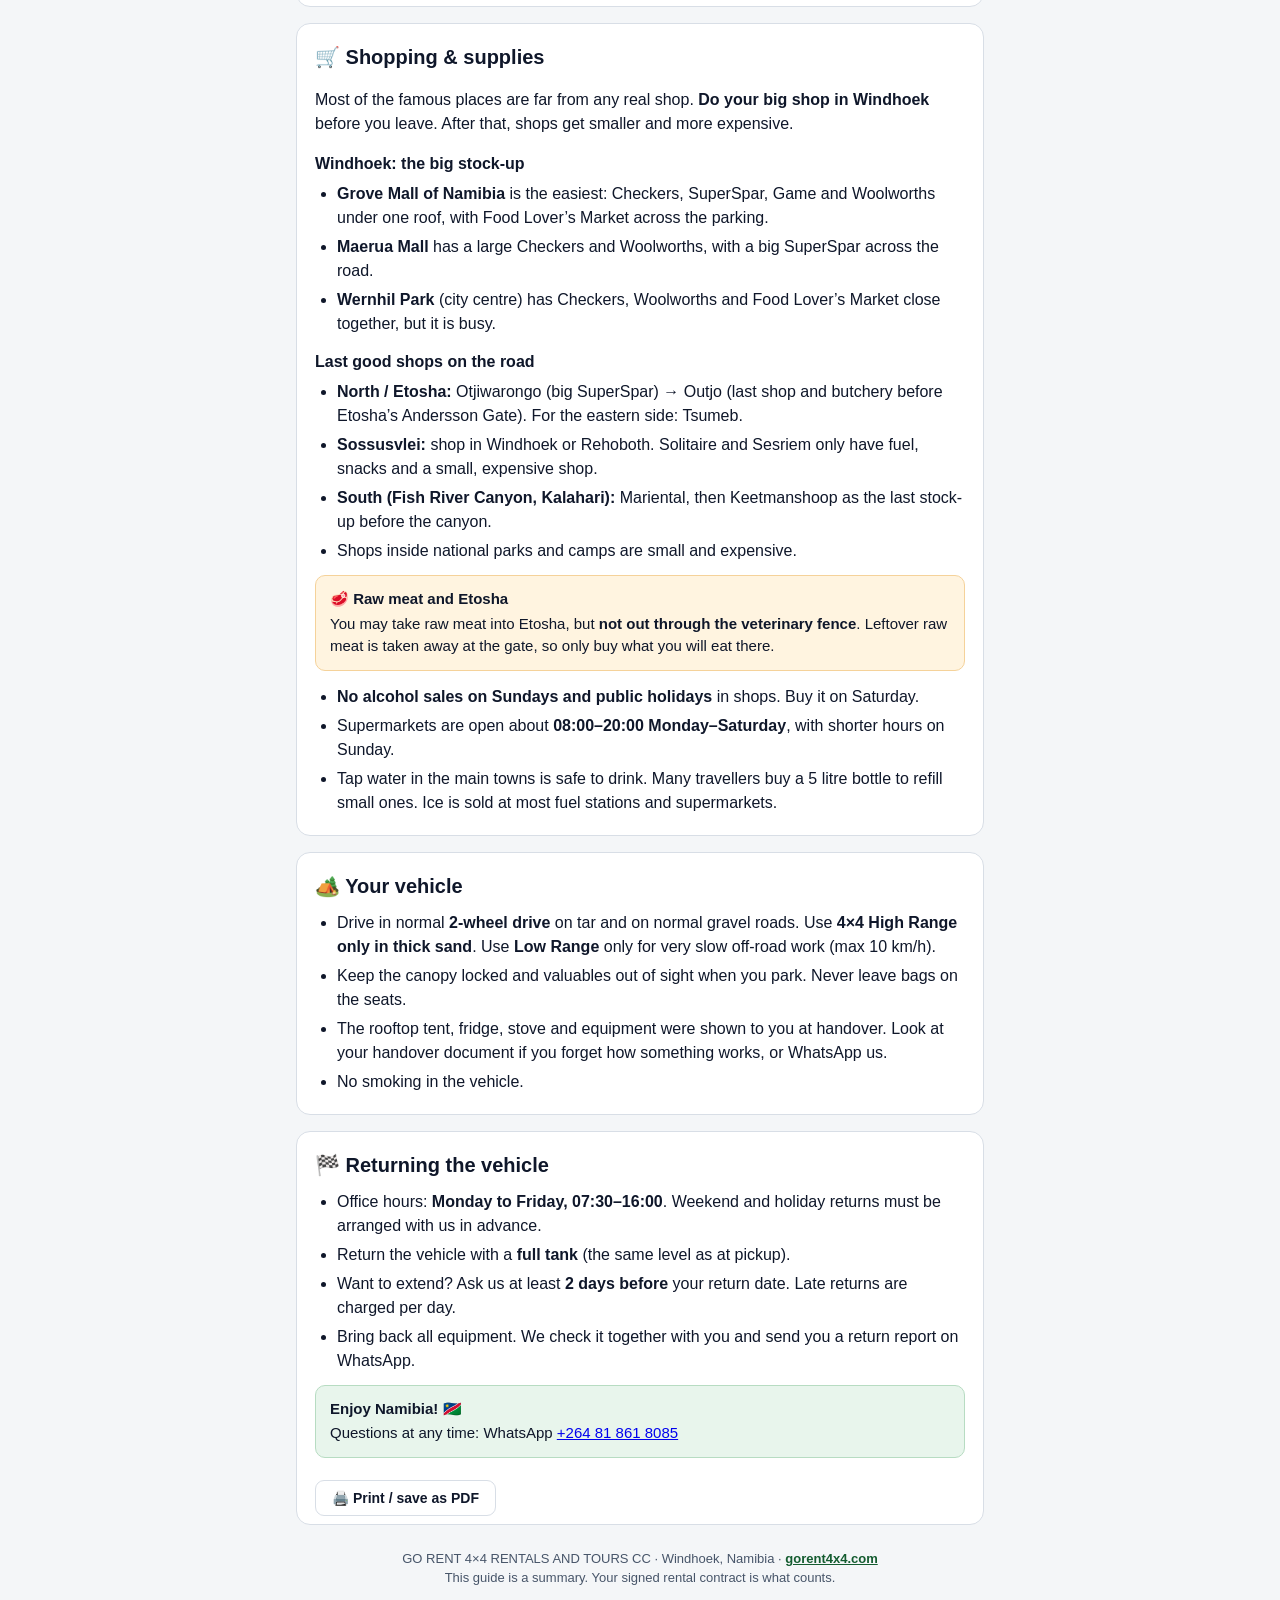
==== commit a6ecc9b2: "Info pack: shopping & supplies section Co-Authored-By: Claude Opus 5.5 <noreply@anthropic.com> Claud" ====
--- a/info.html
+++ b/info.html
@@ -64,7 +64,7 @@
 </div></header>
 
 <nav><div class="in">
-  <a href="#sos">🆘 Emergency</a><a href="#accident">🚨 Accident</a><a href="#breakdown">🔧 Breakdown</a><a href="#rules">🚦 Our rules</a><a href="#gravel">🛣️ Gravel</a><a href="#parks">🦓 Parks</a><a href="#nogo">⛔ No-go</a><a href="#fuel">⛽ Fuel</a><a href="#return">🏁 Return</a>
+  <a href="#sos">🆘 Emergency</a><a href="#accident">🚨 Accident</a><a href="#breakdown">🔧 Breakdown</a><a href="#rules">🚦 Our rules</a><a href="#gravel">🛣️ Gravel</a><a href="#parks">🦓 Parks</a><a href="#nogo">⛔ No-go</a><a href="#fuel">⛽ Fuel</a><a href="#shop">🛒 Shopping</a><a href="#return">🏁 Return</a>
 </div></nav>
 
 <div class="wrap">
@@ -189,6 +189,30 @@
   </ul>
 </section>
 
+<section id="shop">
+  <h2>🛒 Shopping &amp; supplies</h2>
+  <p>Most of the famous places are far from any real shop. <b>Do your big shop in Windhoek</b> before you leave. After that, shops get smaller and more expensive.</p>
+  <h3>Windhoek: the big stock-up</h3>
+  <ul>
+    <li><b>Grove Mall of Namibia</b> is the easiest: Checkers, SuperSpar, Game and Woolworths under one roof, with Food Lover’s Market across the parking.</li>
+    <li><b>Maerua Mall</b> has a large Checkers and Woolworths, with a big SuperSpar across the road.</li>
+    <li><b>Wernhil Park</b> (city centre) has Checkers, Woolworths and Food Lover’s Market close together, but it is busy.</li>
+  </ul>
+  <h3>Last good shops on the road</h3>
+  <ul>
+    <li><b>North / Etosha:</b> Otjiwarongo (big SuperSpar) → Outjo (last shop and butchery before Etosha’s Andersson Gate). For the eastern side: Tsumeb.</li>
+    <li><b>Sossusvlei:</b> shop in Windhoek or Rehoboth. Solitaire and Sesriem only have fuel, snacks and a small, expensive shop.</li>
+    <li><b>South (Fish River Canyon, Kalahari):</b> Mariental, then Keetmanshoop as the last stock-up before the canyon.</li>
+    <li>Shops inside national parks and camps are small and expensive.</li>
+  </ul>
+  <div class="box amb"><strong>🥩 Raw meat and Etosha</strong>You may take raw meat into Etosha, but <b>not out through the veterinary fence</b>. Leftover raw meat is taken away at the gate, so only buy what you will eat there.</div>
+  <ul>
+    <li><b>No alcohol sales on Sundays and public holidays</b> in shops. Buy it on Saturday.</li>
+    <li>Supermarkets are open about <b>08:00–20:00 Monday–Saturday</b>, with shorter hours on Sunday.</li>
+    <li>Tap water in the main towns is safe to drink. Many travellers buy a 5 litre bottle to refill small ones. Ice is sold at most fuel stations and supermarkets.</li>
+  </ul>
+</section>
+
 <section id="vehicle">
   <h2>🏕️ Your vehicle</h2>
   <ul>
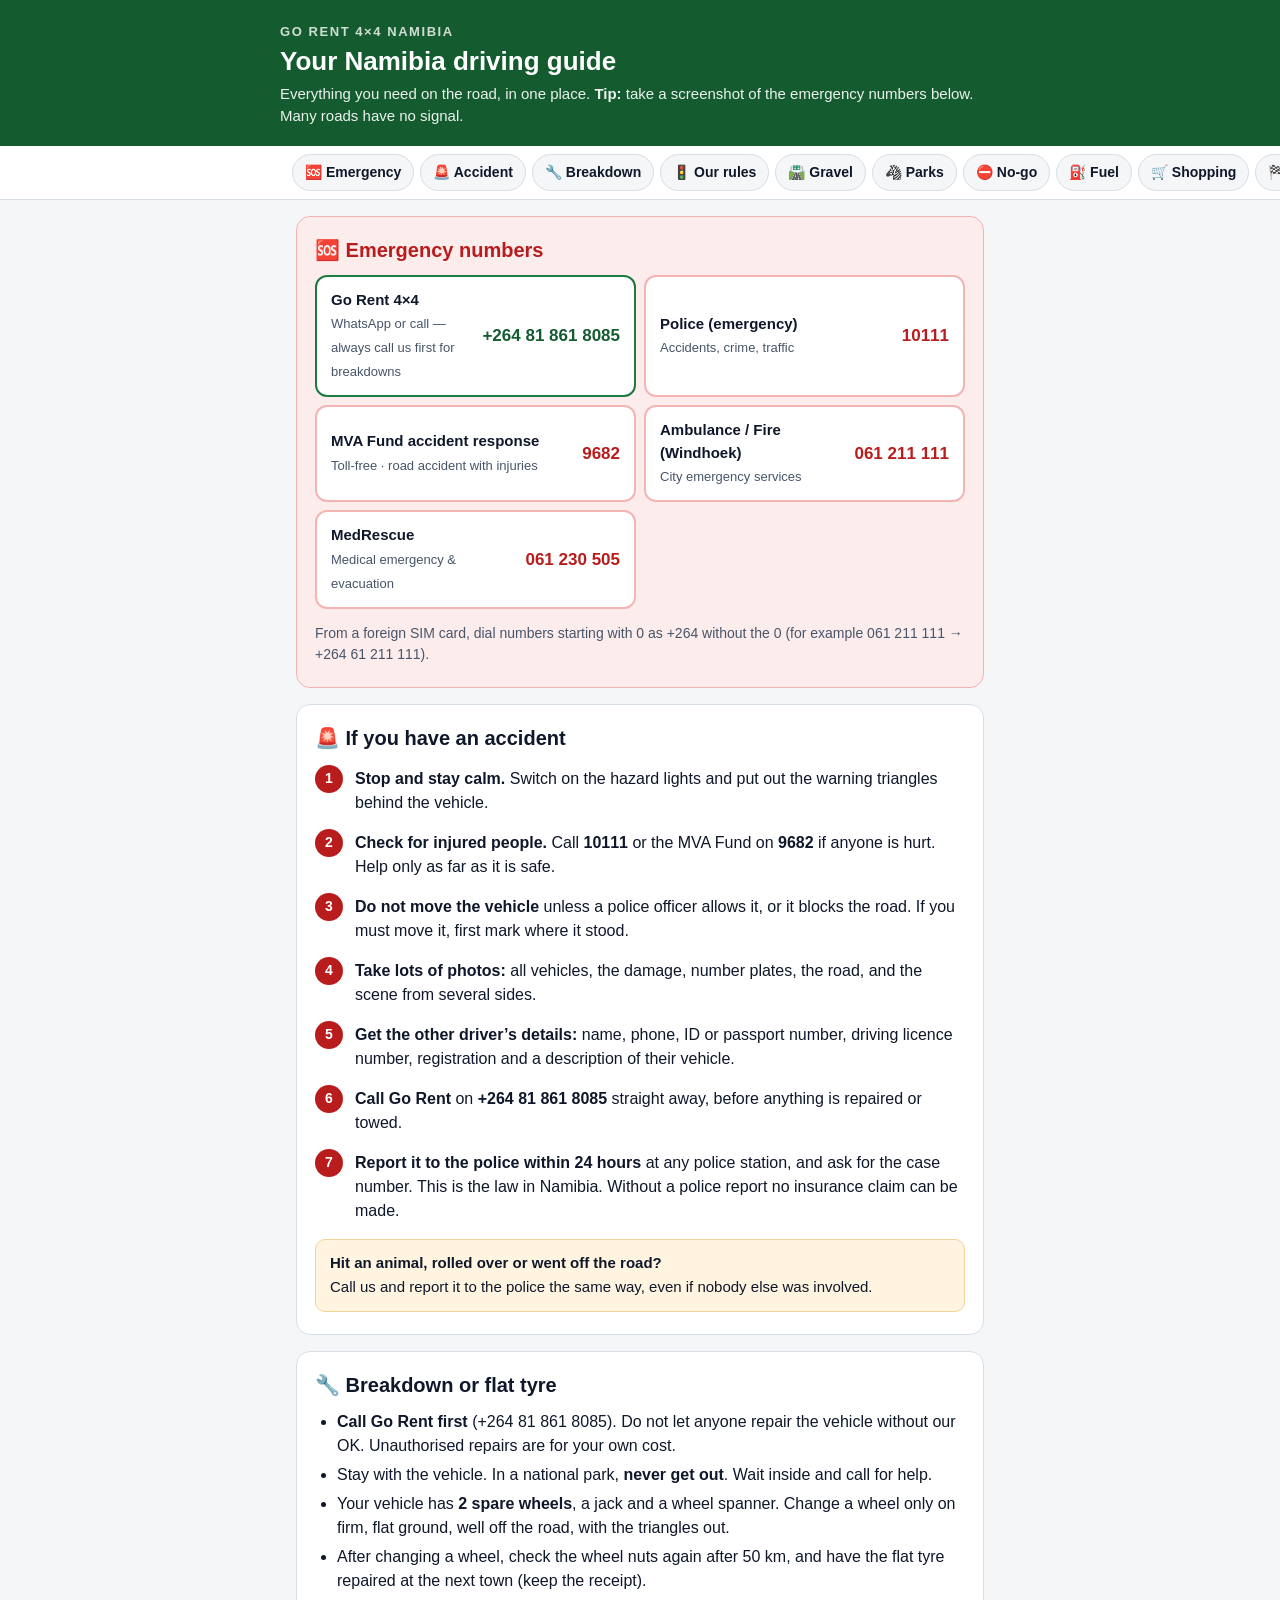
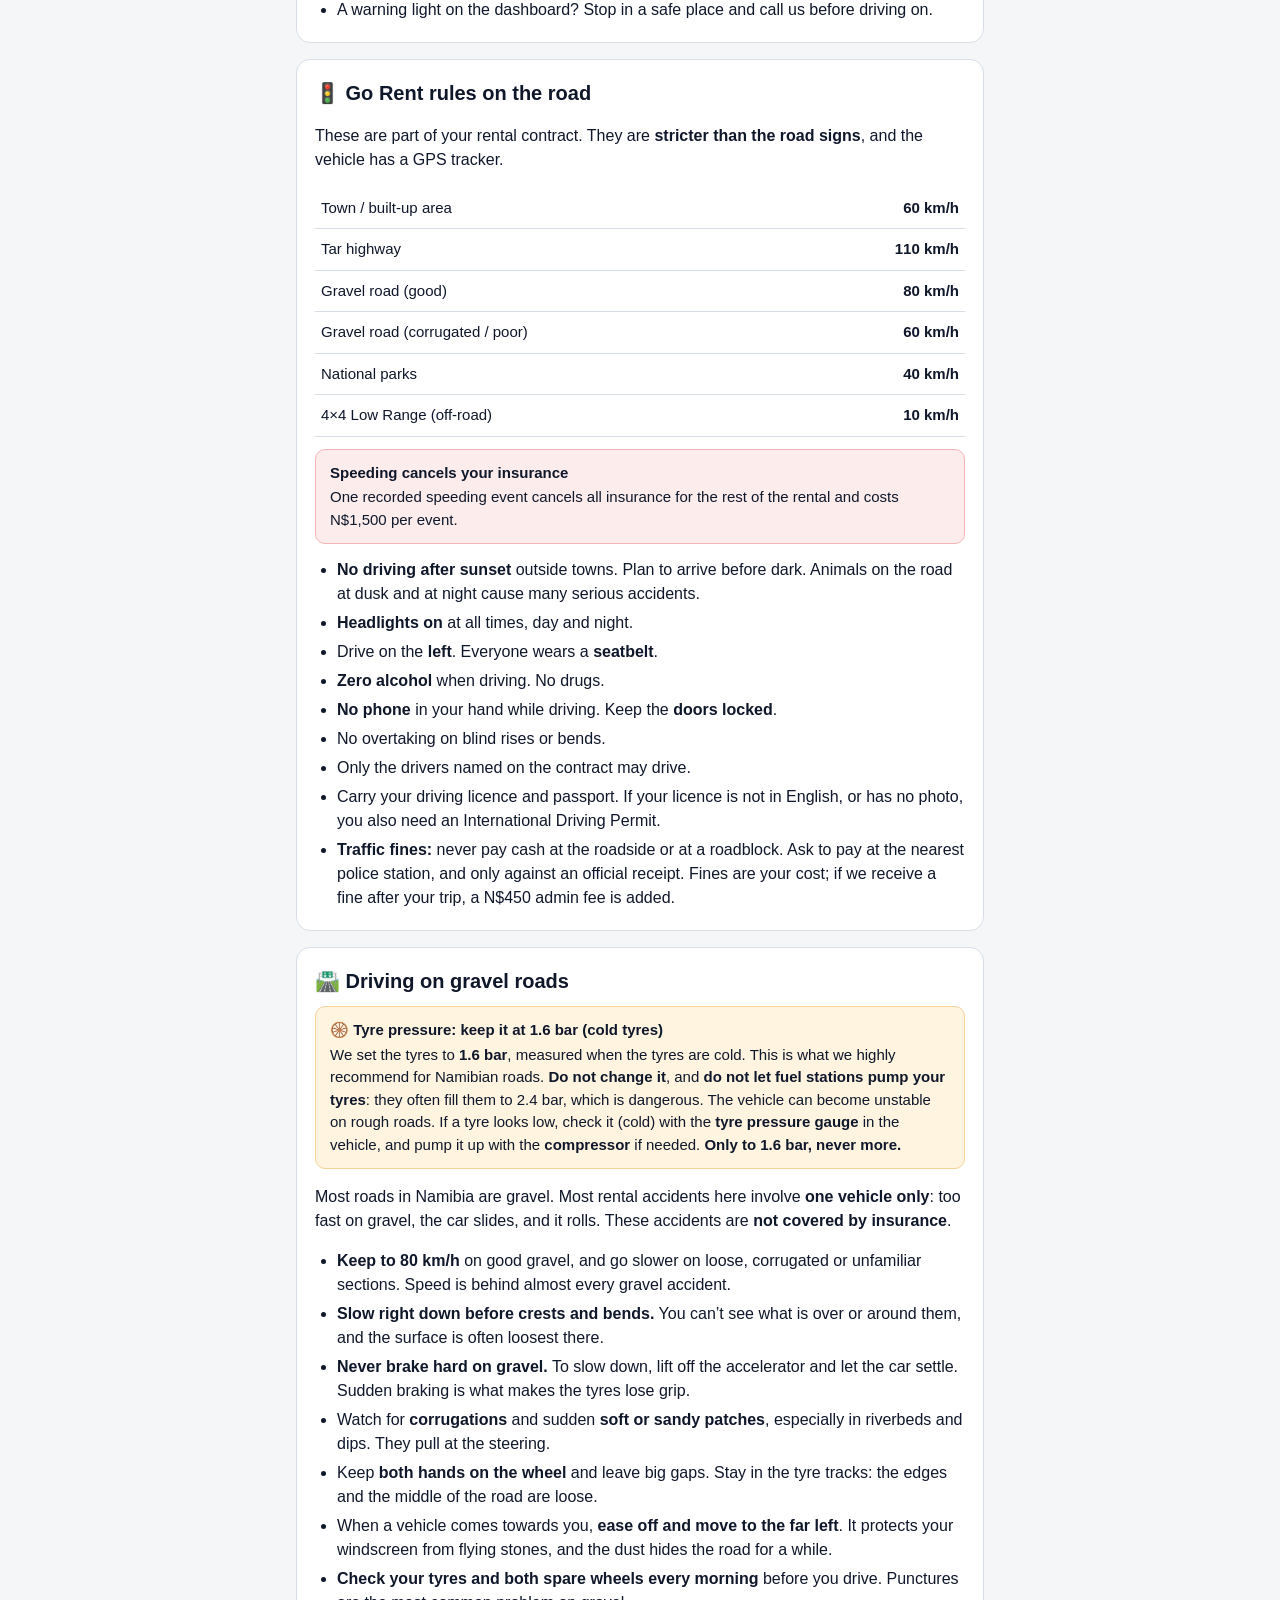
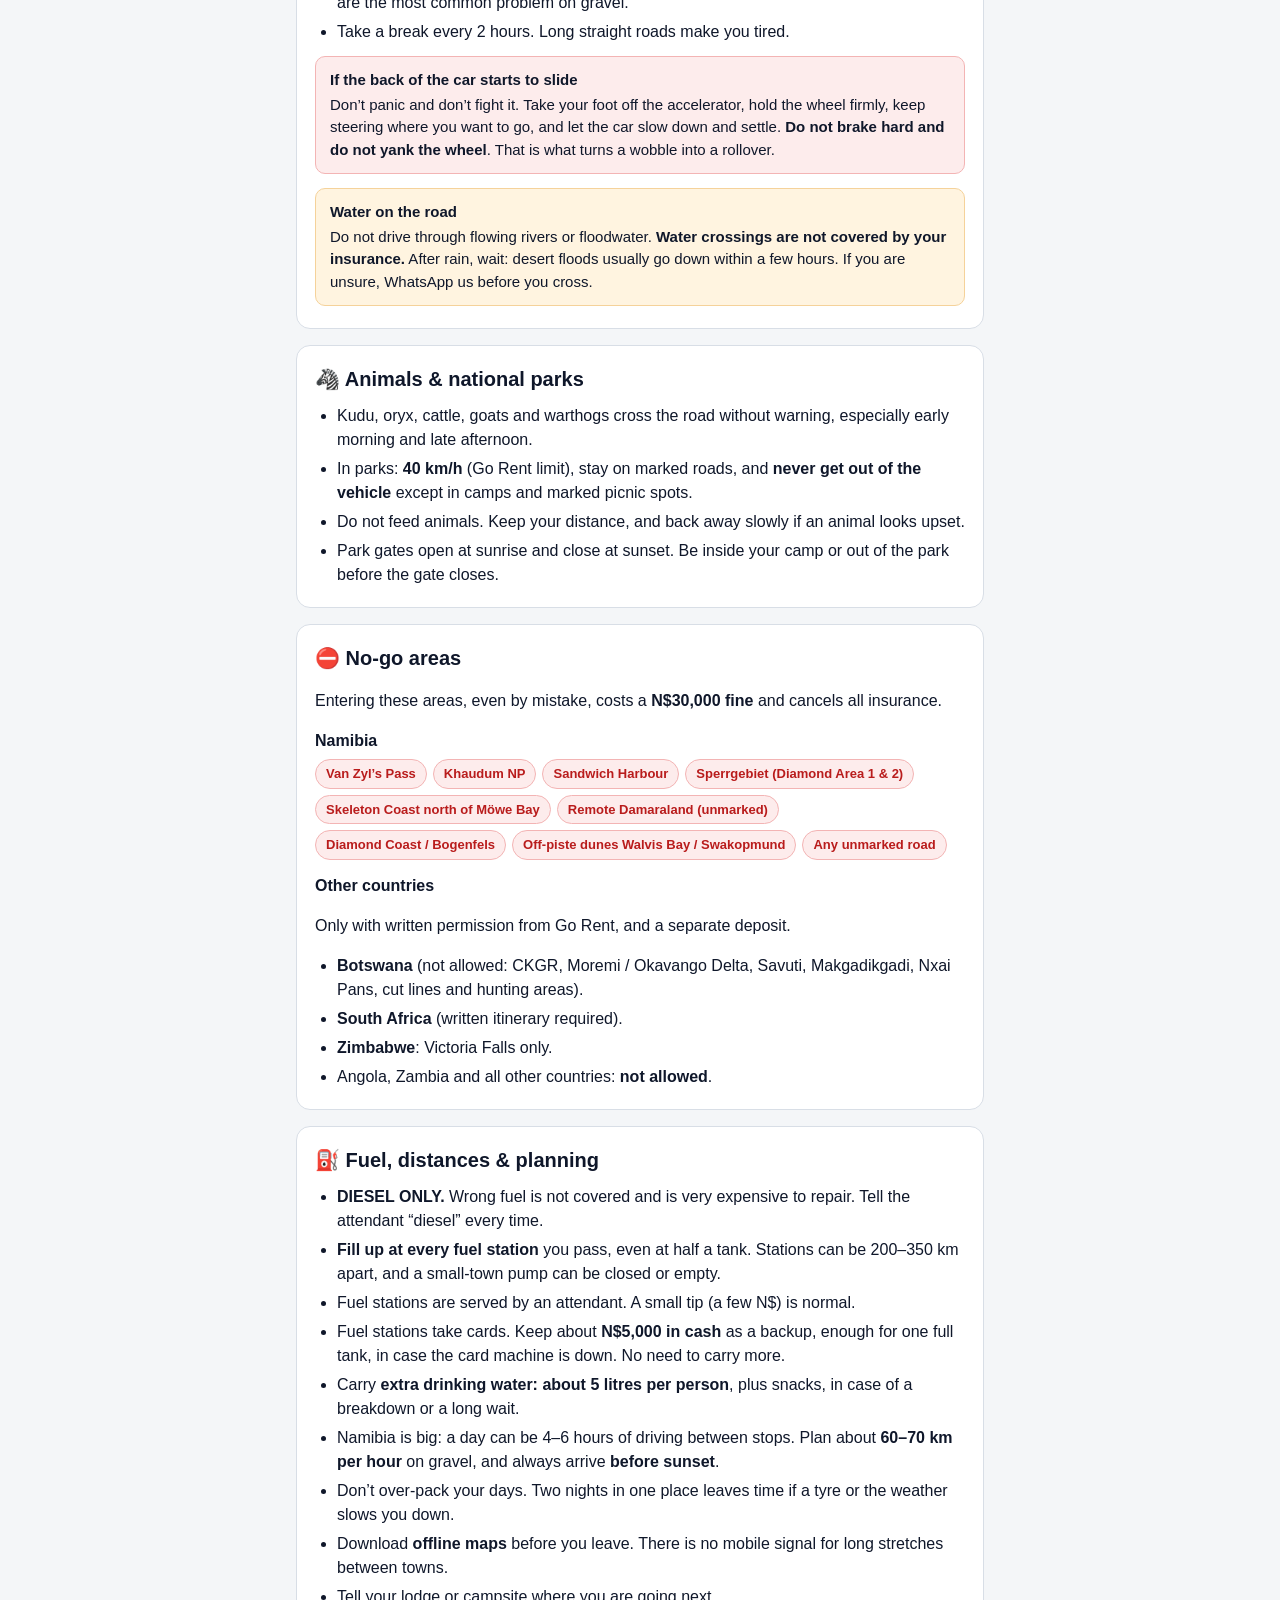
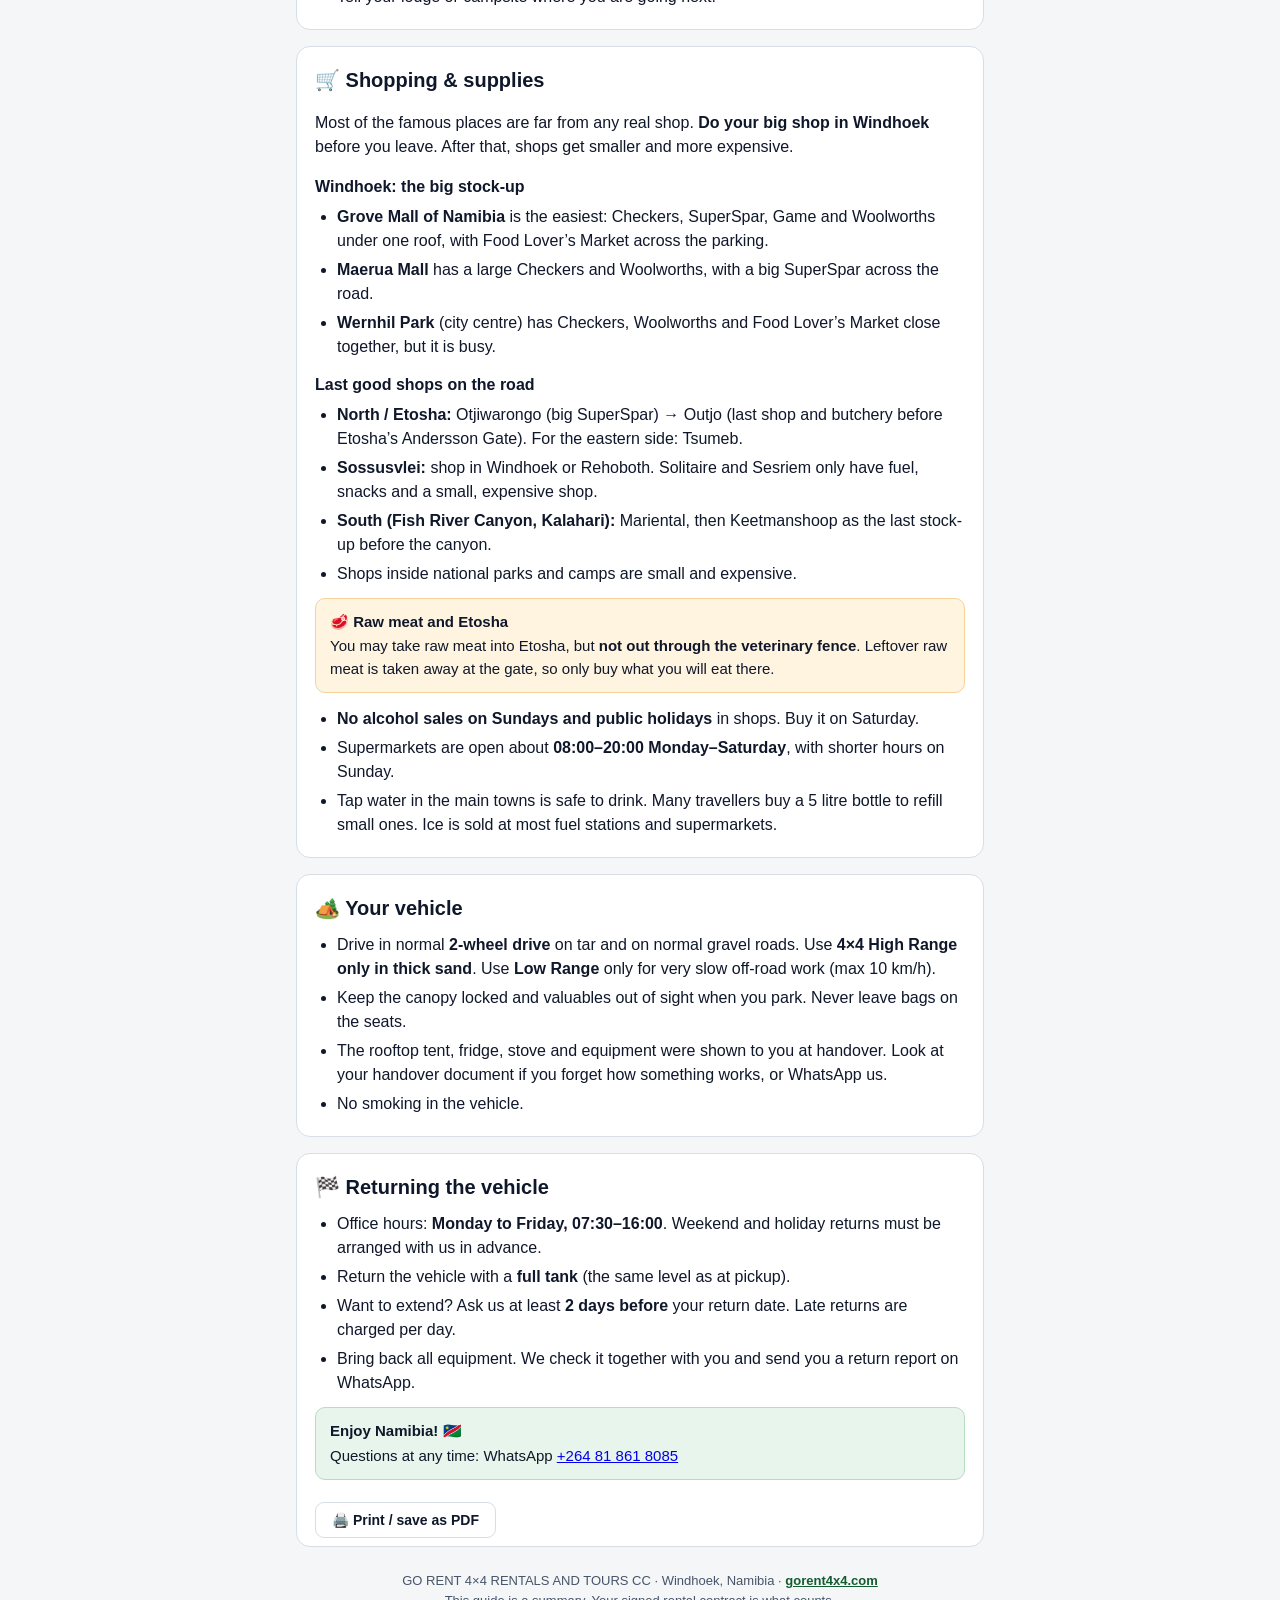
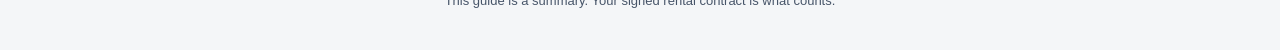
==== commit 30edd04a: "Info pack: check tyres with gauge, inflate with compressor to 1.6 bar only Co-Authored-By: Claude Op" ====
--- a/info.html
+++ b/info.html
@@ -133,7 +133,7 @@
 
 <section id="gravel">
   <h2>🛣️ Driving on gravel roads</h2>
-  <div class="box amb"><strong>🛞 Tyre pressure: keep it at 1.6 bar (cold tyres)</strong>We set the tyres to <b>1.6 bar</b>, measured when the tyres are cold. This is what we highly recommend for Namibian roads. <b>Do not change it</b>, and <b>do not let fuel stations pump your tyres</b>: they often fill them to 2.4 bar, which is dangerous. The vehicle can become unstable on rough roads. If a tyre looks low, WhatsApp us.</div>
+  <div class="box amb"><strong>🛞 Tyre pressure: keep it at 1.6 bar (cold tyres)</strong>We set the tyres to <b>1.6 bar</b>, measured when the tyres are cold. This is what we highly recommend for Namibian roads. <b>Do not change it</b>, and <b>do not let fuel stations pump your tyres</b>: they often fill them to 2.4 bar, which is dangerous. The vehicle can become unstable on rough roads. If a tyre looks low, check it (cold) with the <b>tyre pressure gauge</b> in the vehicle, and pump it up with the <b>compressor</b> if needed. <b>Only to 1.6 bar, never more.</b></div>
   <p>Most roads in Namibia are gravel. Most rental accidents here involve <b>one vehicle only</b>: too fast on gravel, the car slides, and it rolls. These accidents are <b>not covered by insurance</b>.</p>
   <ul>
     <li><b>Keep to 80 km/h</b> on good gravel, and go slower on loose, corrugated or unfamiliar sections. Speed is behind almost every gravel accident.</li>
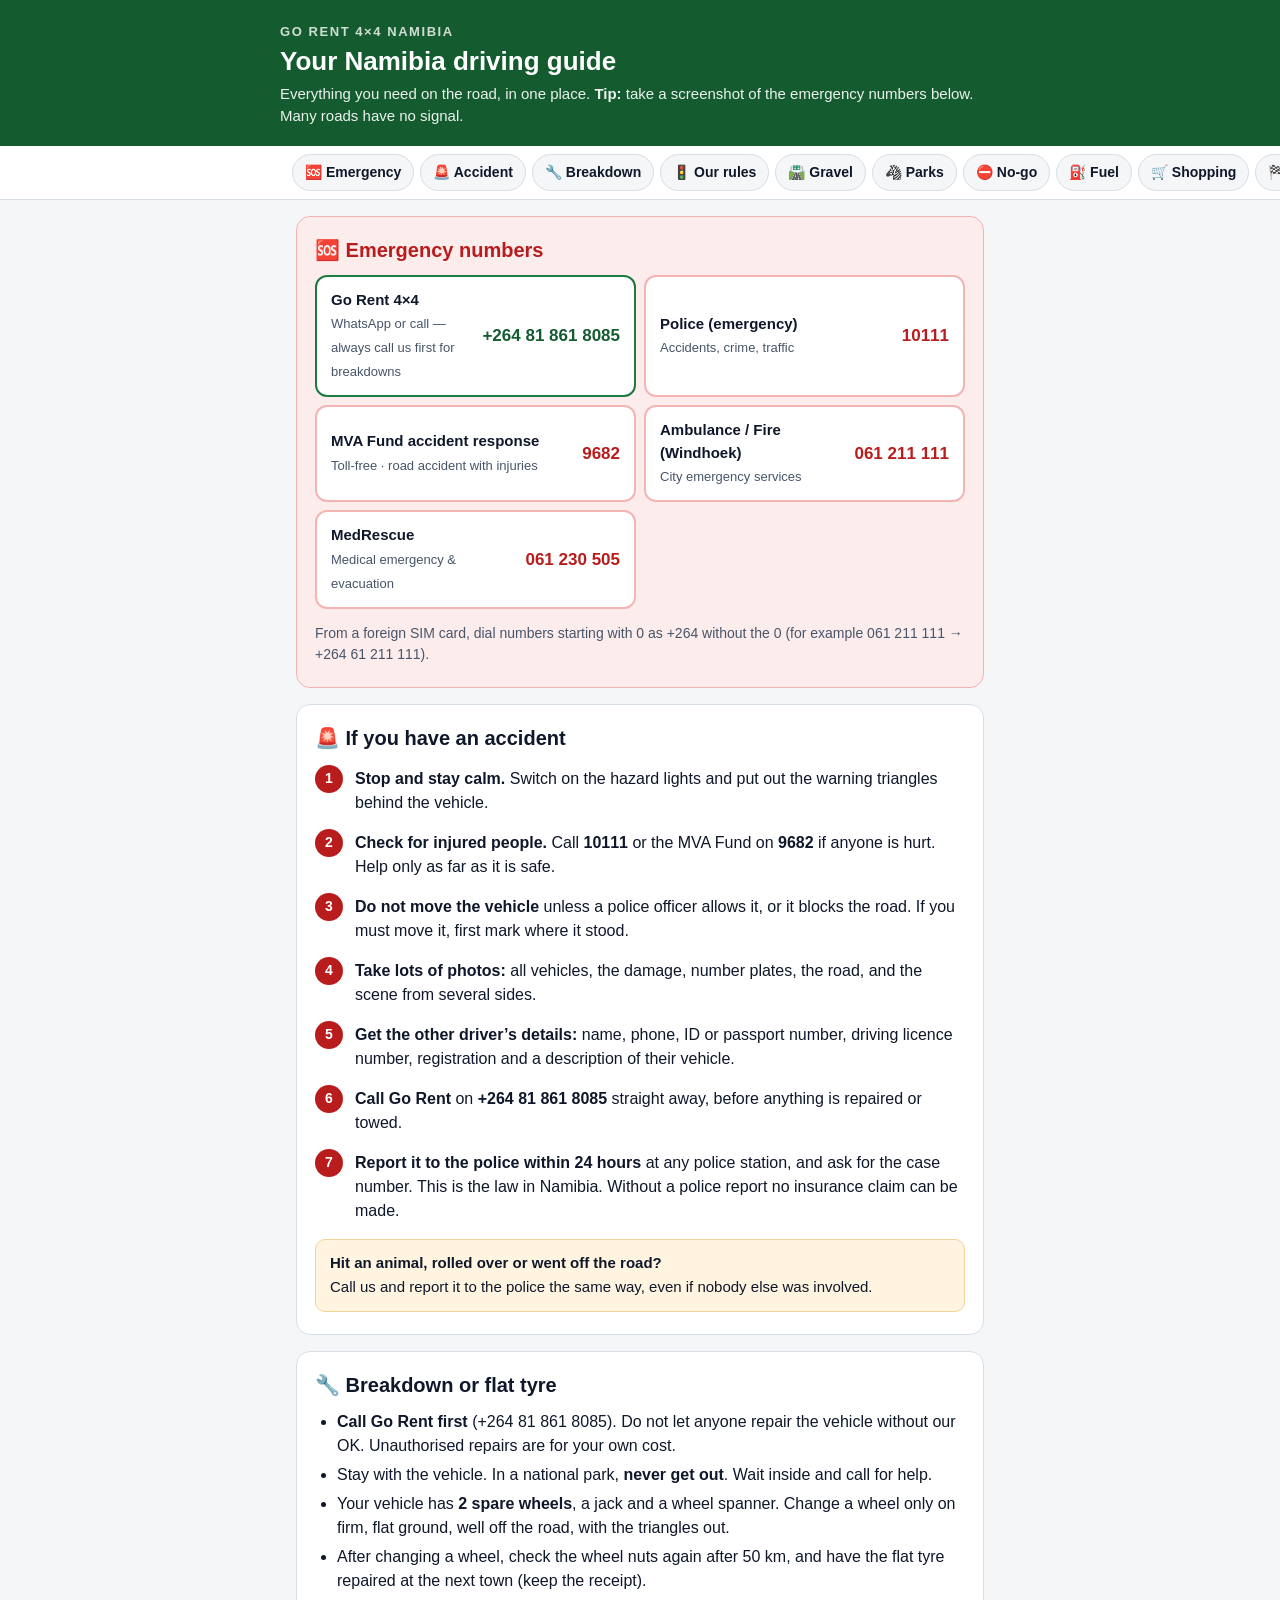
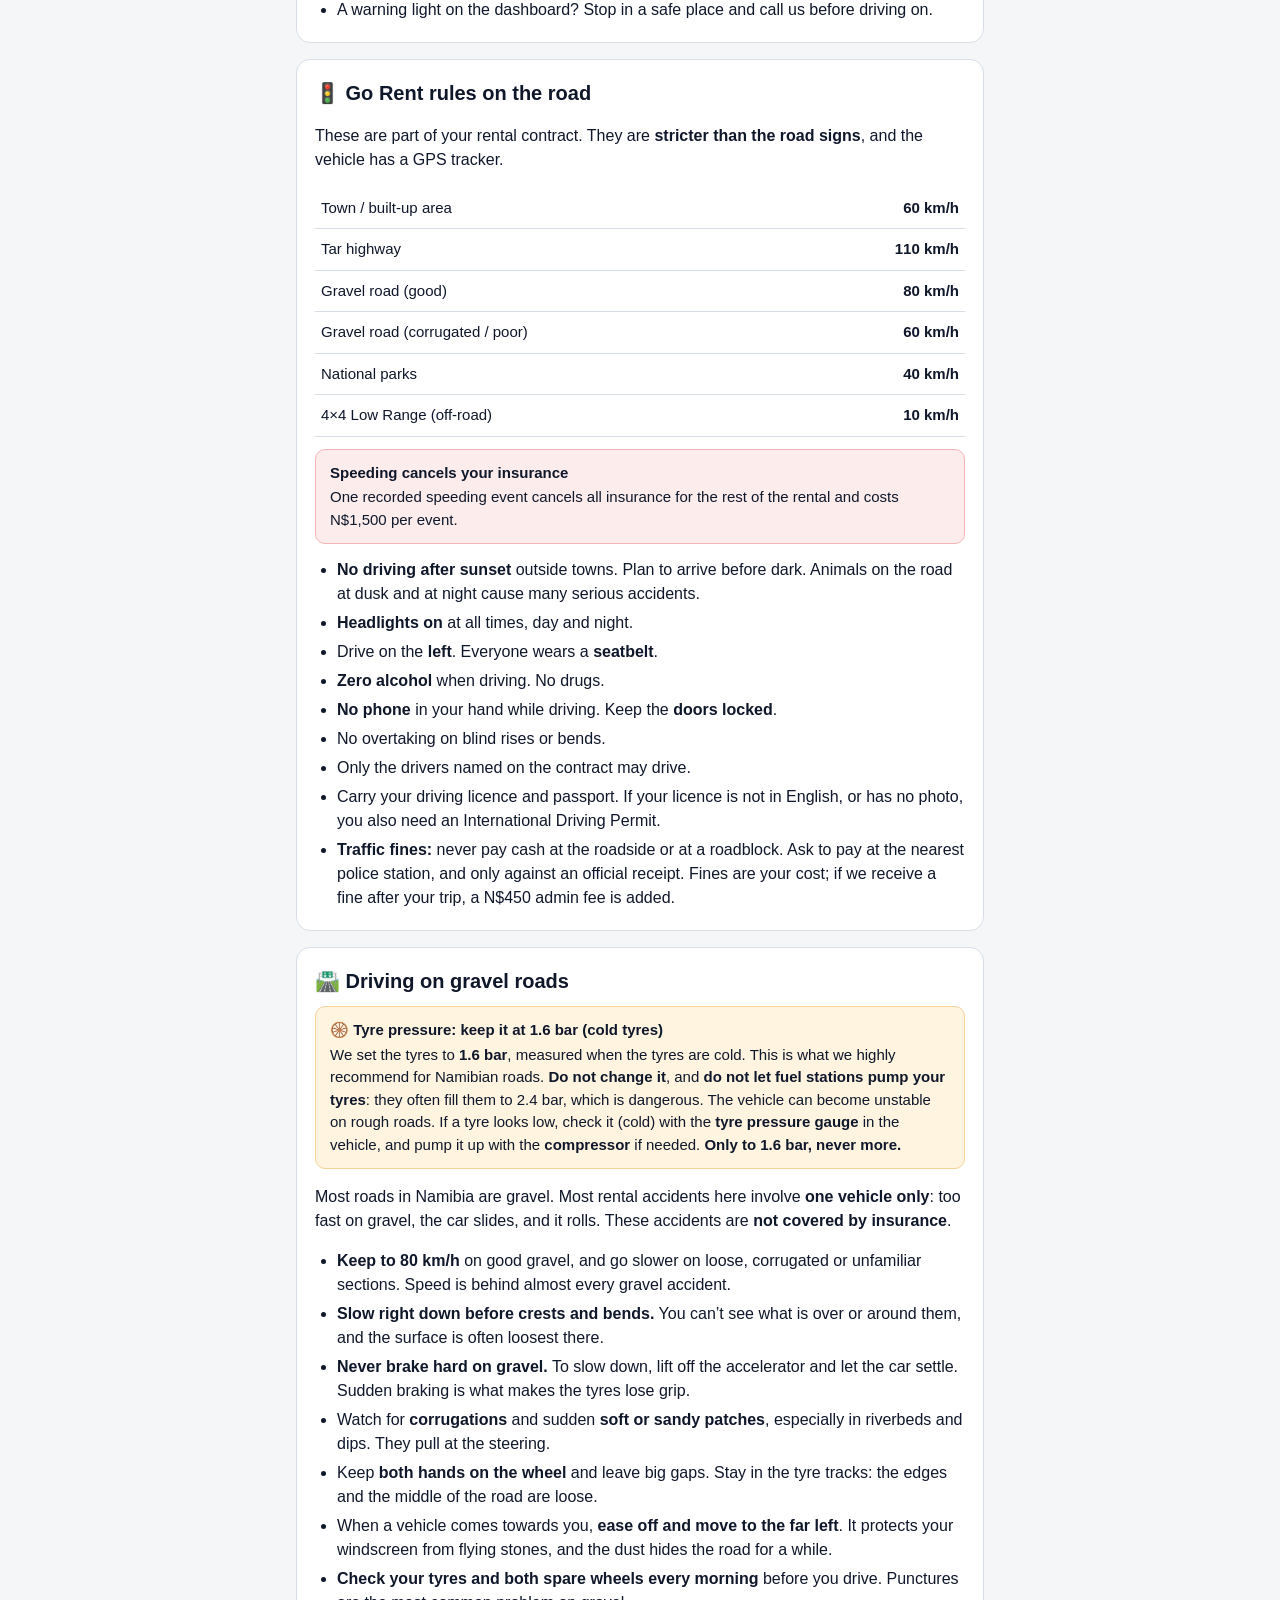
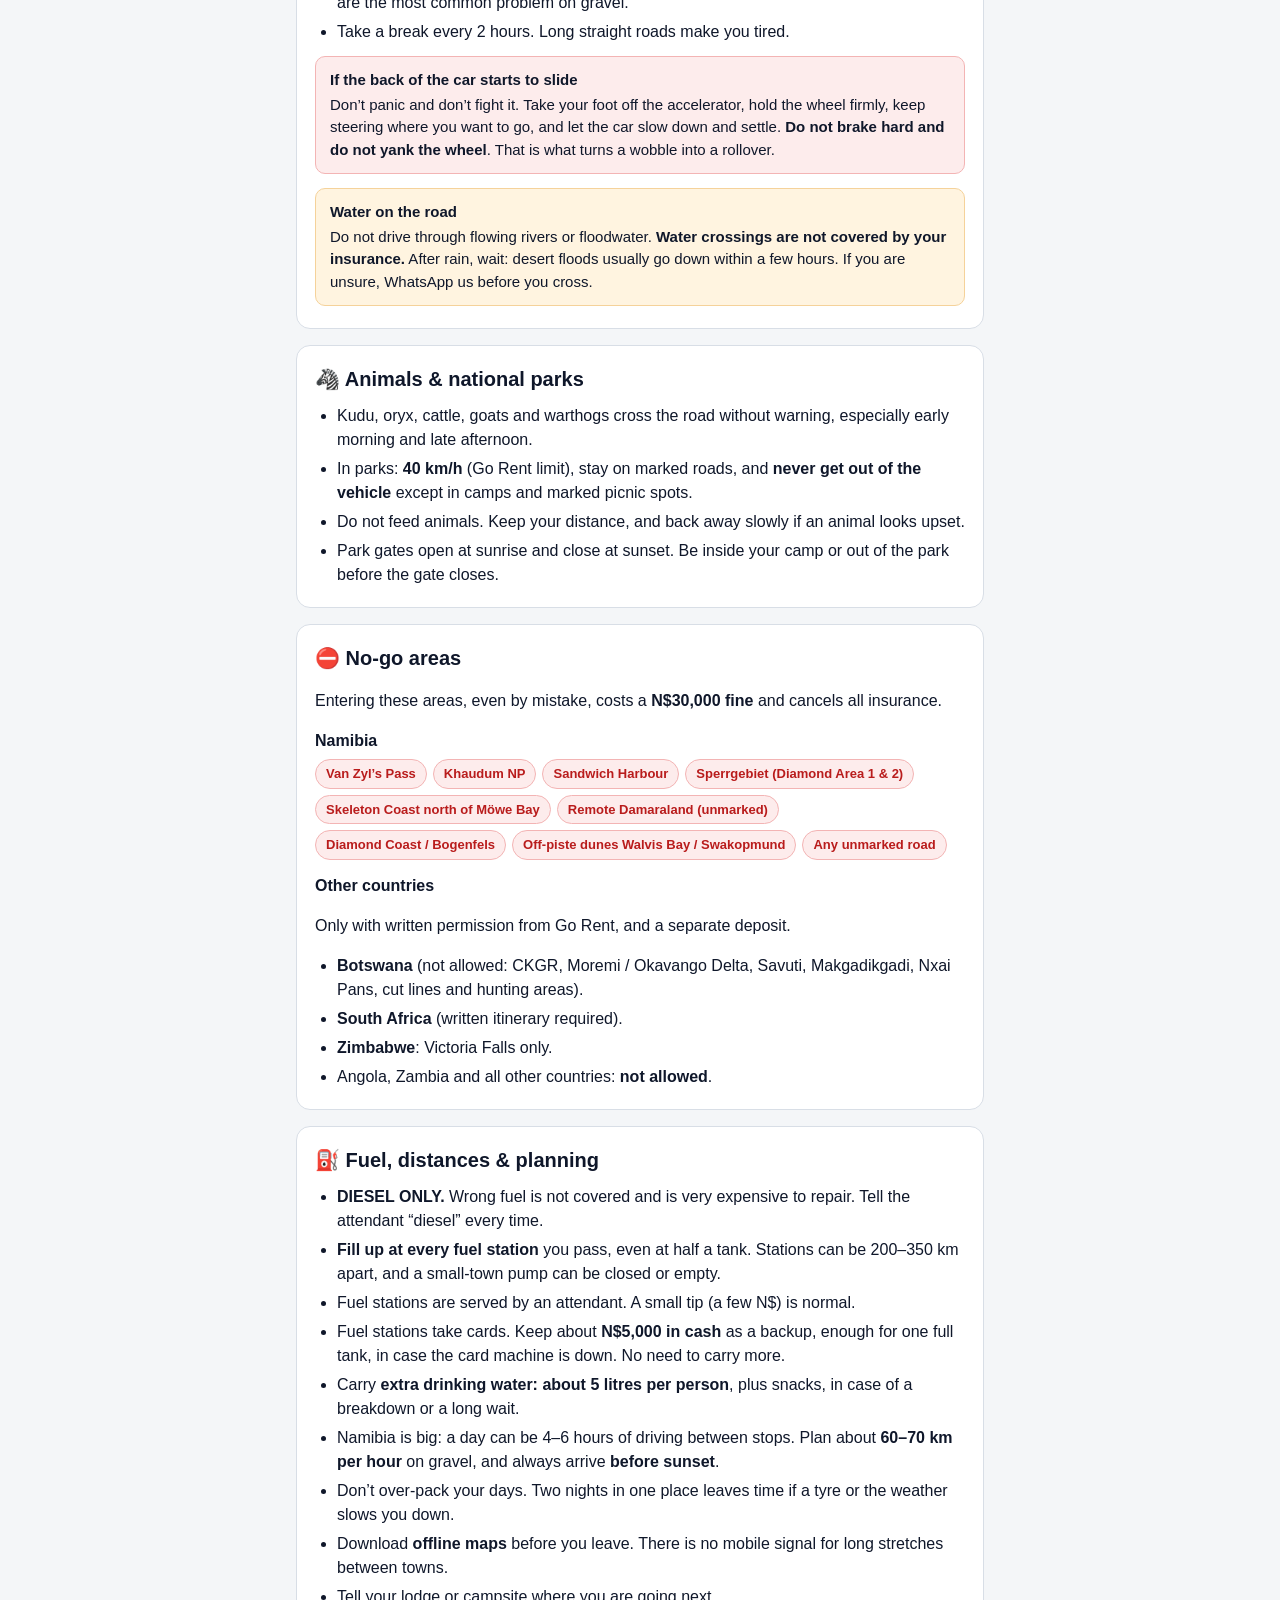
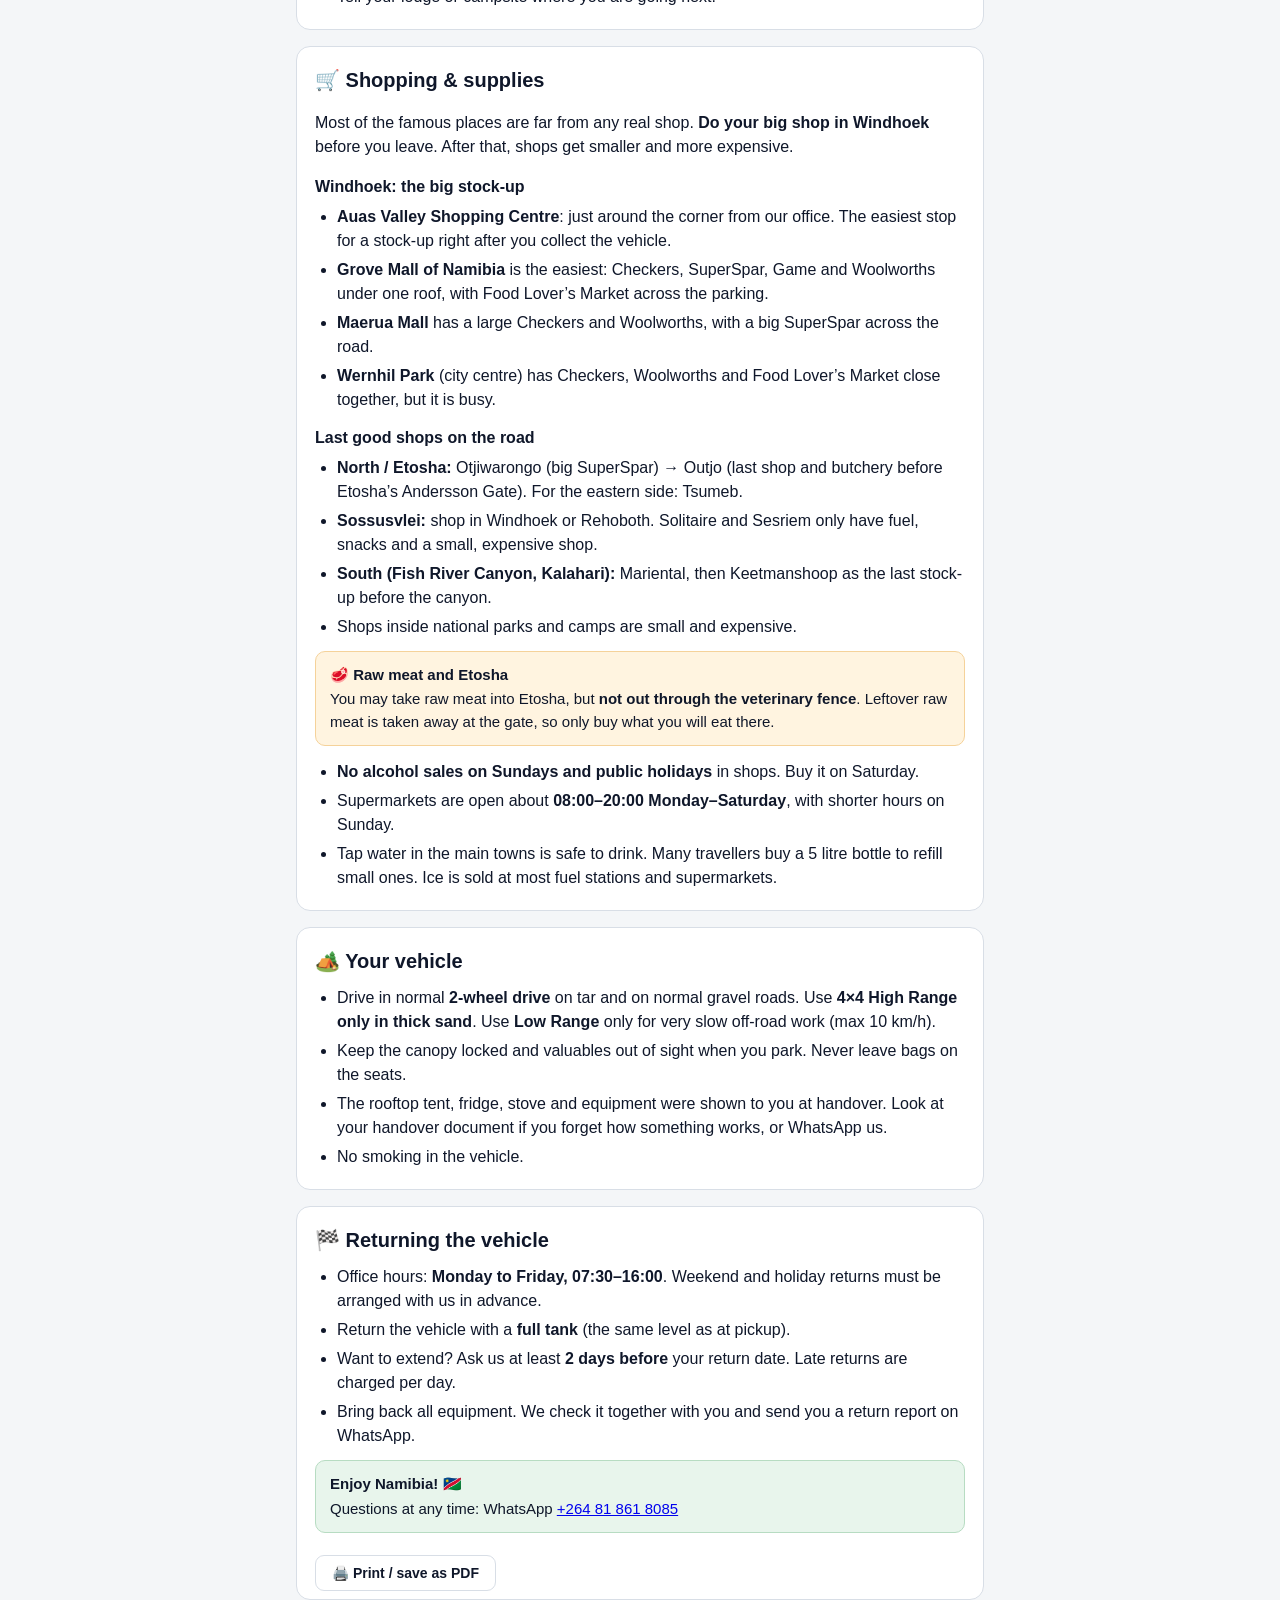
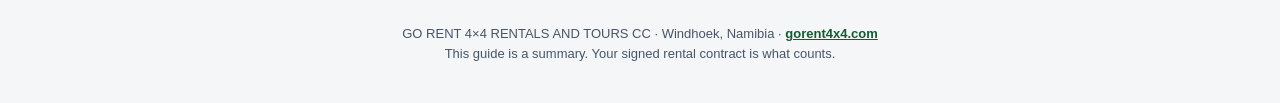
==== commit 14b6164c: "Info pack: Auas Valley Shopping Centre near the office Co-Authored-By: Claude Opus 5.5 <noreply@anth" ====
--- a/info.html
+++ b/info.html
@@ -194,6 +194,7 @@
   <p>Most of the famous places are far from any real shop. <b>Do your big shop in Windhoek</b> before you leave. After that, shops get smaller and more expensive.</p>
   <h3>Windhoek: the big stock-up</h3>
   <ul>
+    <li><b>Auas Valley Shopping Centre</b>: just around the corner from our office. The easiest stop for a stock-up right after you collect the vehicle.</li>
     <li><b>Grove Mall of Namibia</b> is the easiest: Checkers, SuperSpar, Game and Woolworths under one roof, with Food Lover’s Market across the parking.</li>
     <li><b>Maerua Mall</b> has a large Checkers and Woolworths, with a big SuperSpar across the road.</li>
     <li><b>Wernhil Park</b> (city centre) has Checkers, Woolworths and Food Lover’s Market close together, but it is busy.</li>
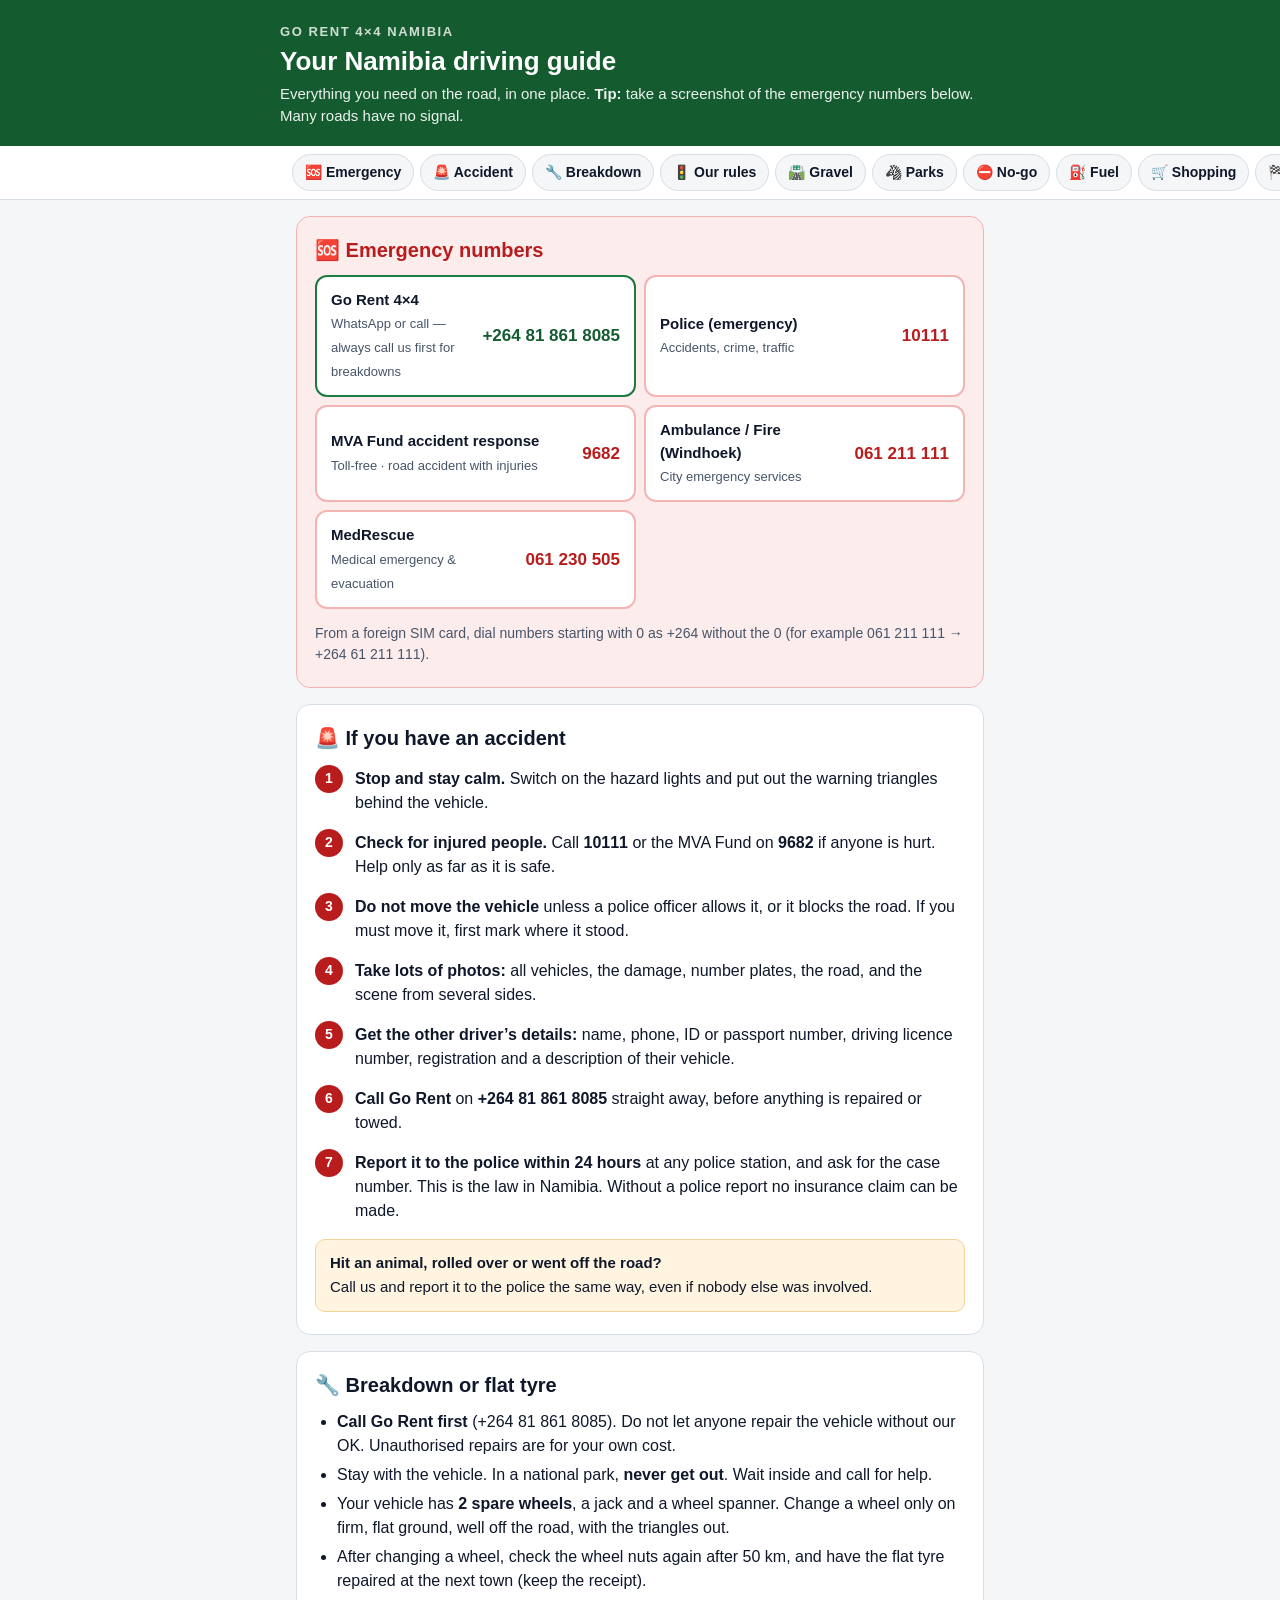
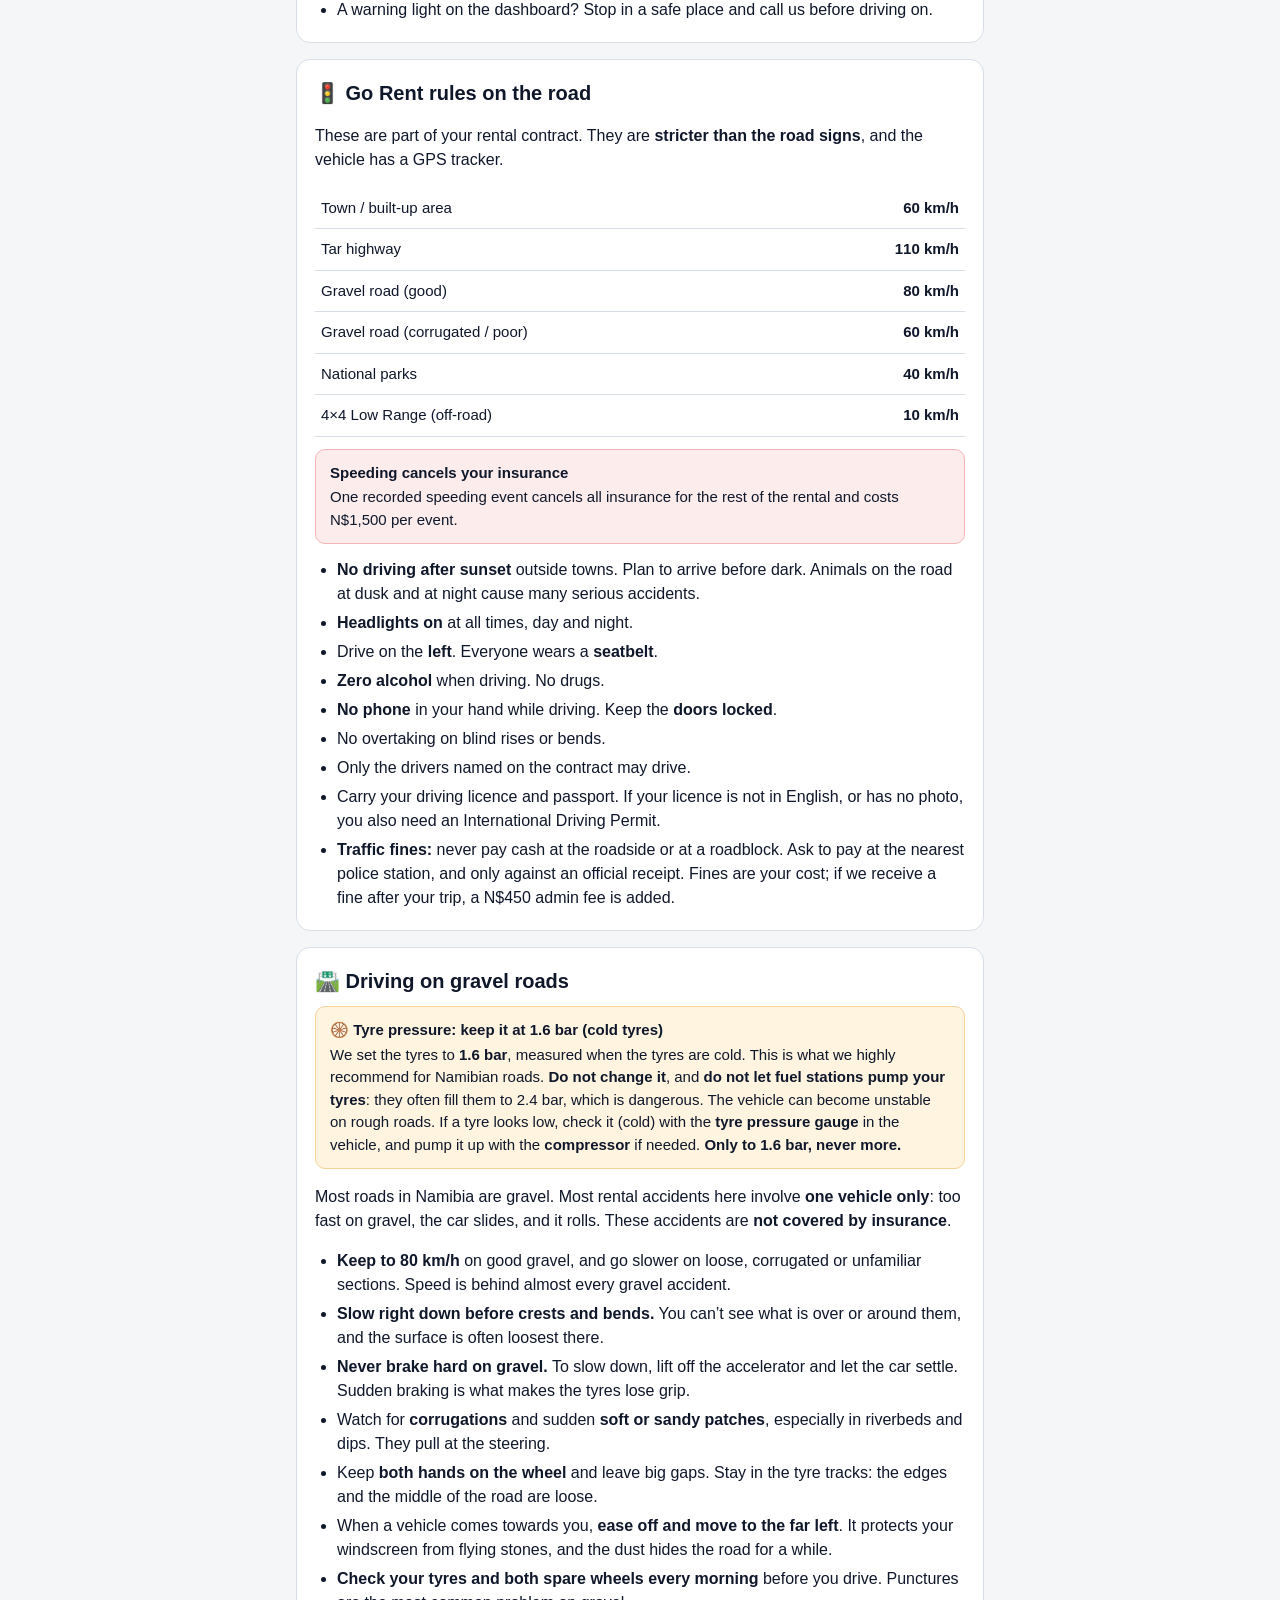
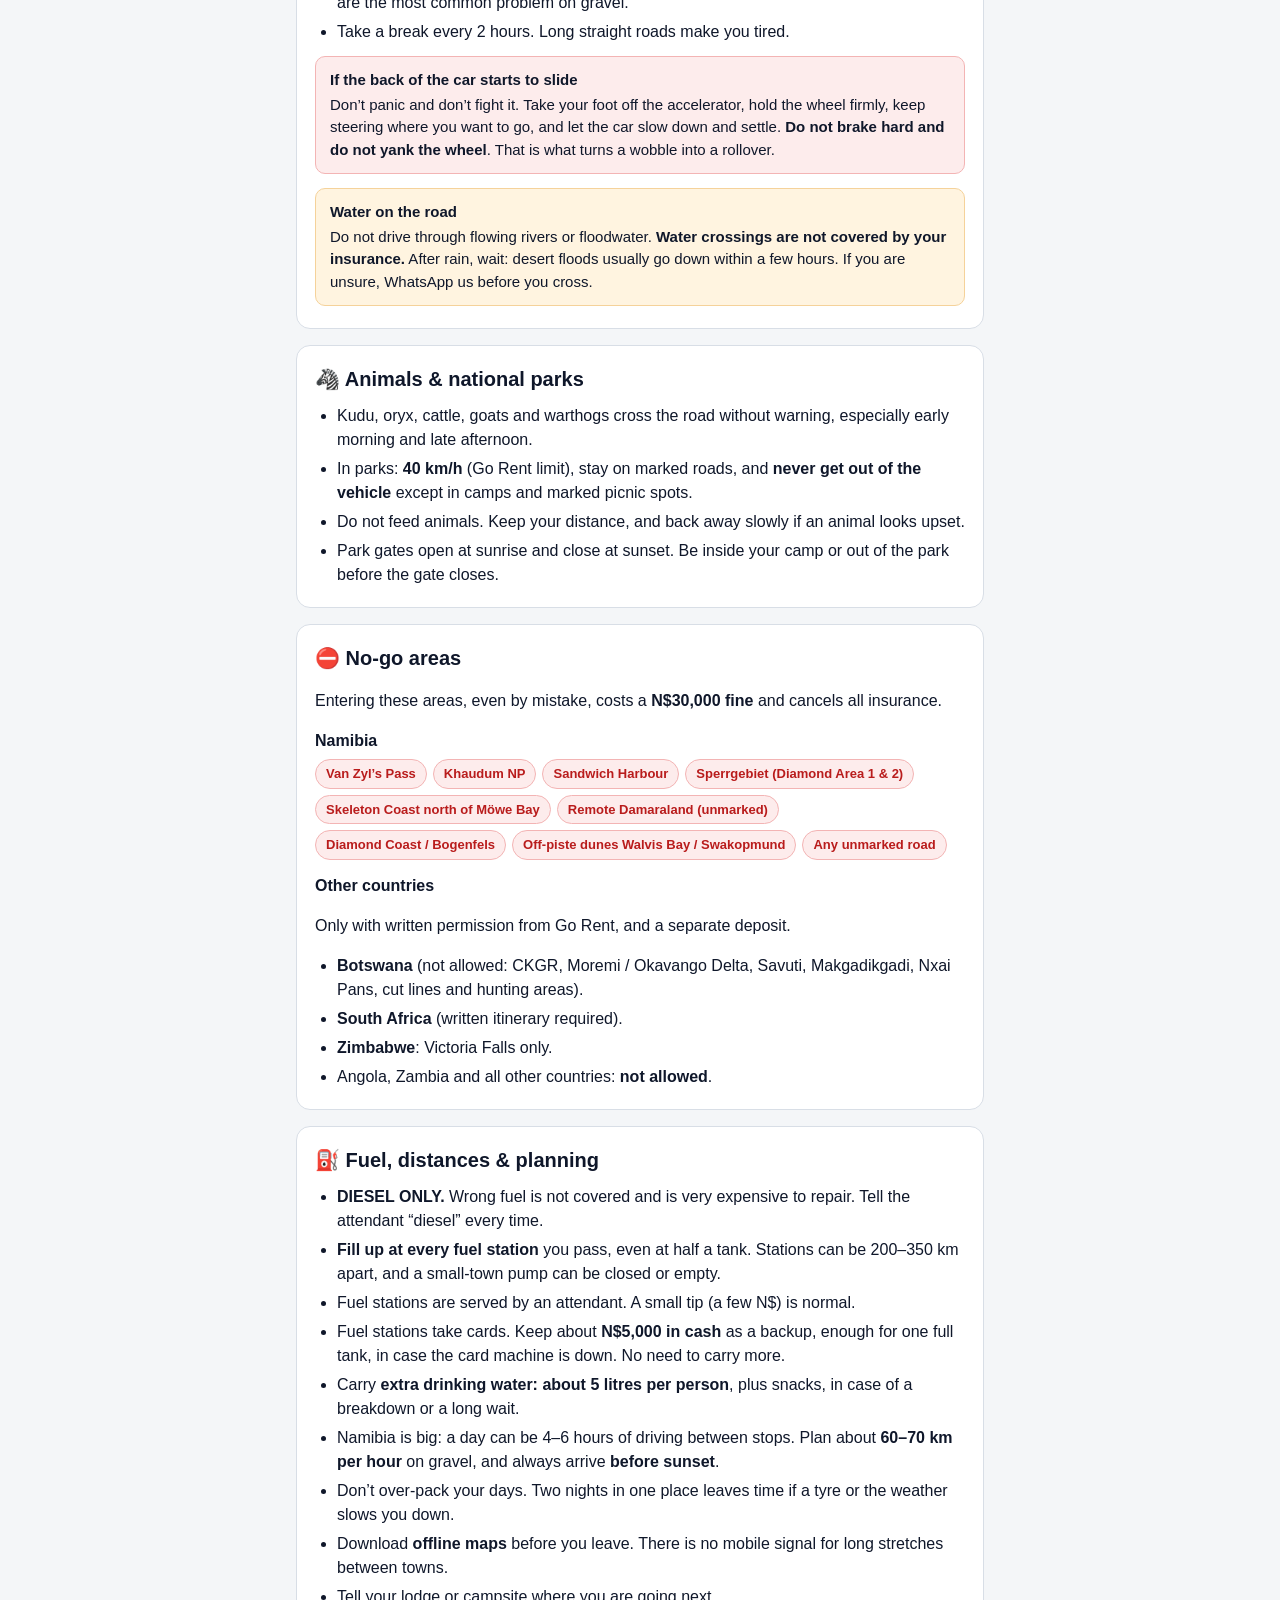
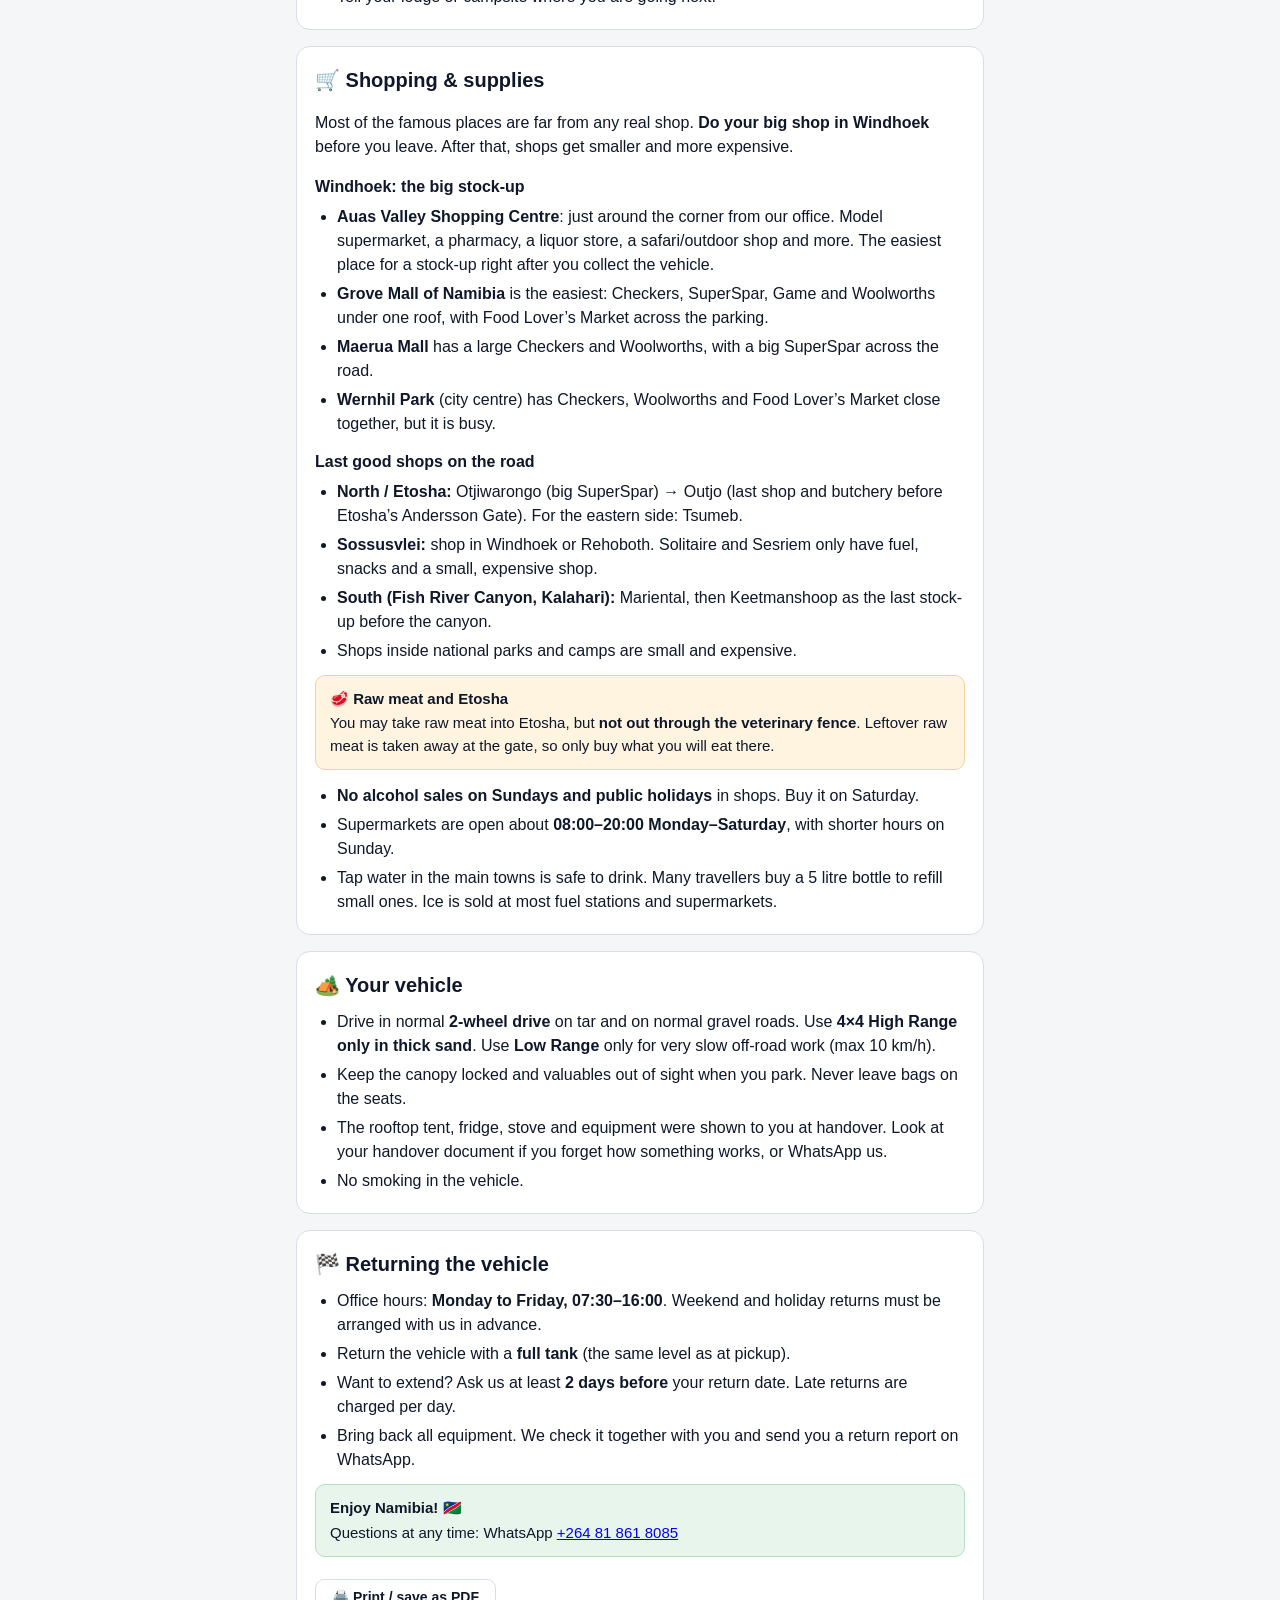
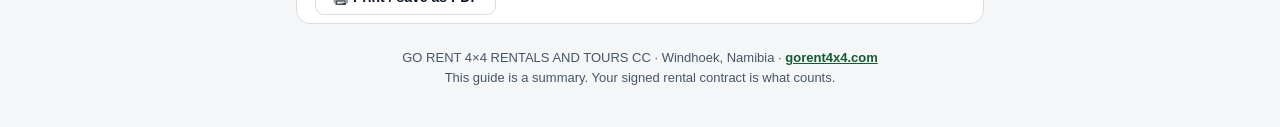
==== commit ee96db6e: "Info pack: Auas Valley shops Co-Authored-By: Claude Opus 5.5 <noreply@anthropic.com> Claude-Session:" ====
--- a/info.html
+++ b/info.html
@@ -194,7 +194,7 @@
   <p>Most of the famous places are far from any real shop. <b>Do your big shop in Windhoek</b> before you leave. After that, shops get smaller and more expensive.</p>
   <h3>Windhoek: the big stock-up</h3>
   <ul>
-    <li><b>Auas Valley Shopping Centre</b>: just around the corner from our office. The easiest stop for a stock-up right after you collect the vehicle.</li>
+    <li><b>Auas Valley Shopping Centre</b>: just around the corner from our office. Model supermarket, a pharmacy, a liquor store, a safari/outdoor shop and more. The easiest place for a stock-up right after you collect the vehicle.</li>
     <li><b>Grove Mall of Namibia</b> is the easiest: Checkers, SuperSpar, Game and Woolworths under one roof, with Food Lover’s Market across the parking.</li>
     <li><b>Maerua Mall</b> has a large Checkers and Woolworths, with a big SuperSpar across the road.</li>
     <li><b>Wernhil Park</b> (city centre) has Checkers, Woolworths and Food Lover’s Market close together, but it is busy.</li>
